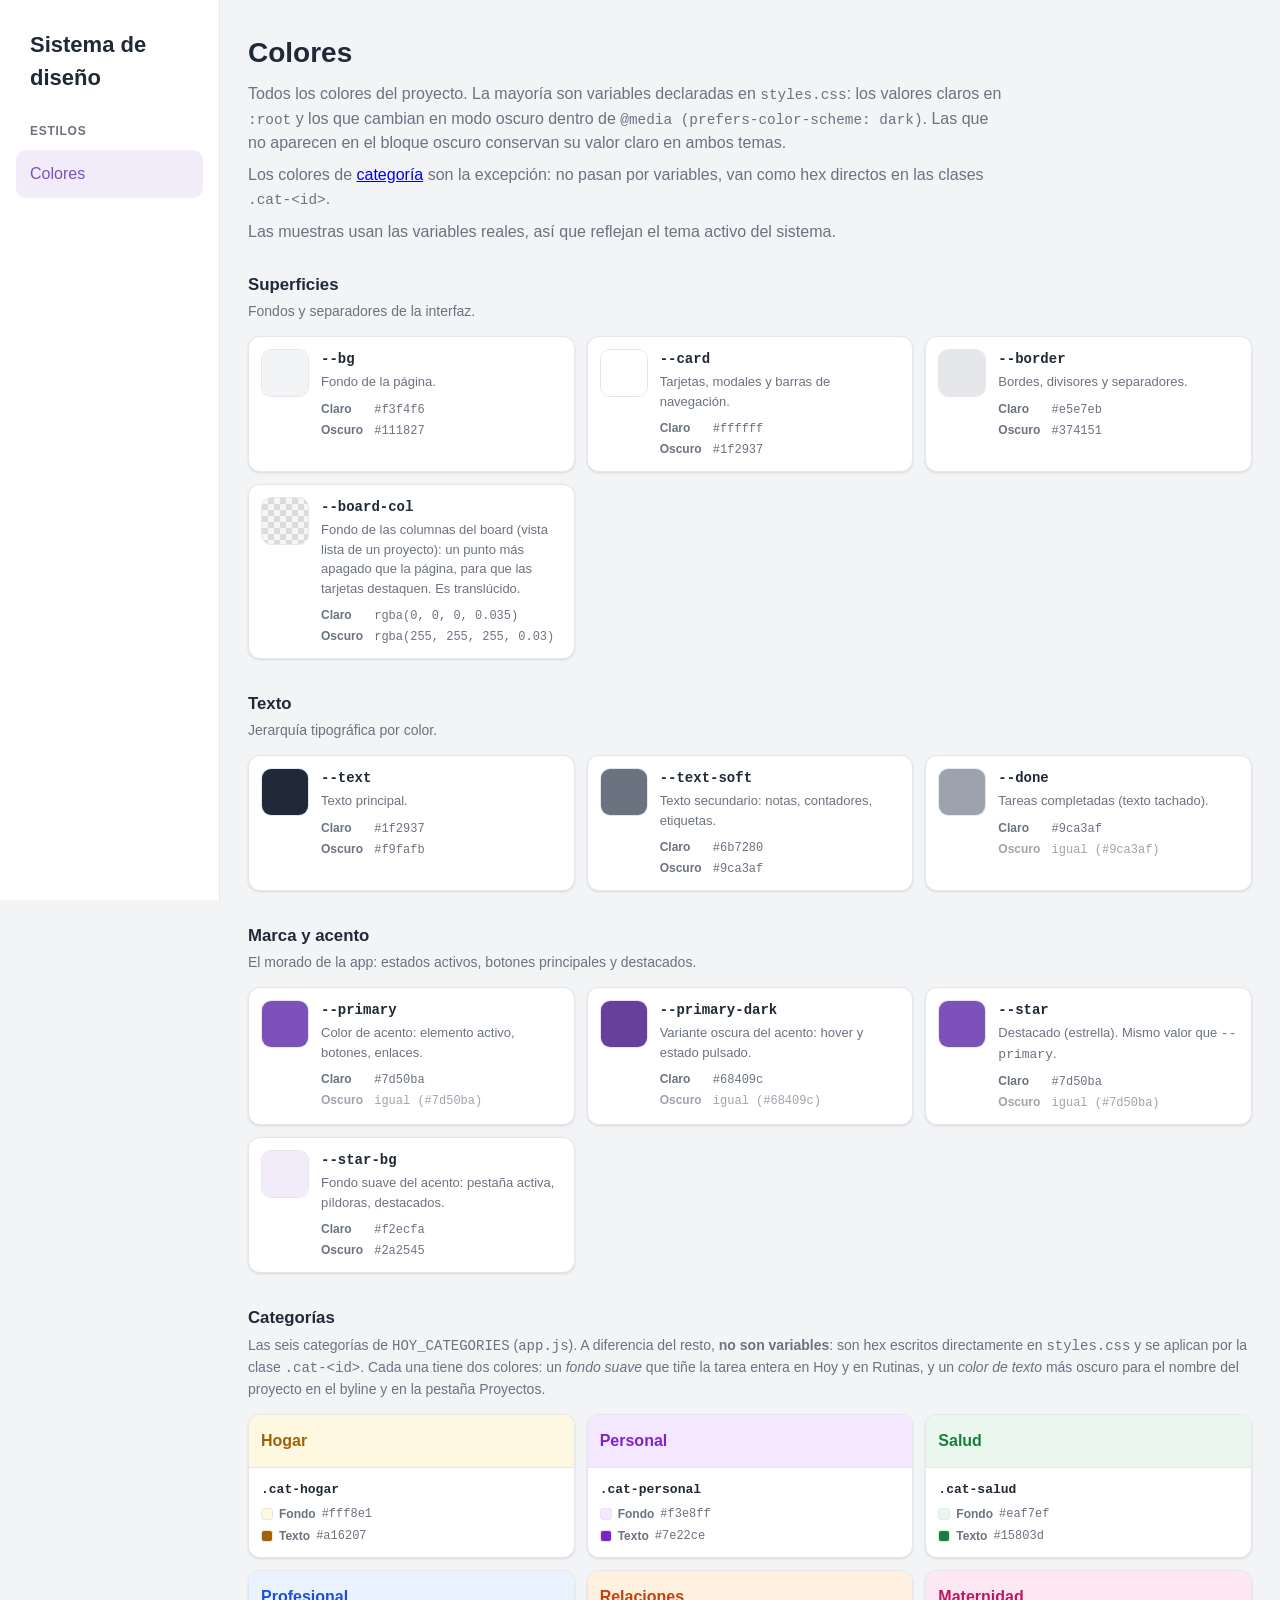
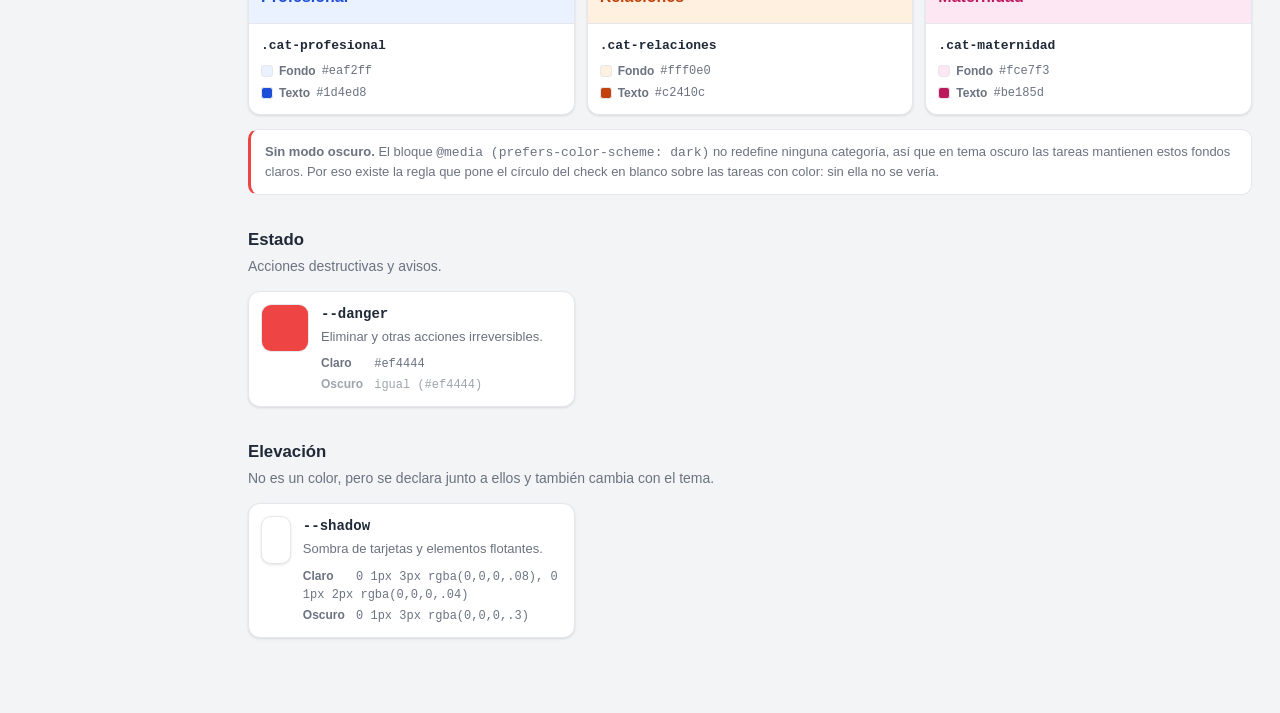
==== sistema-diseno.html @ 0ba86357 "Ajustes en contadores de Hoy" ====
<!DOCTYPE html>
<html lang="es">
<head>
  <meta charset="utf-8" />
  <meta name="viewport" content="width=device-width, initial-scale=1" />
  <title>Sistema de diseño</title>
  <link rel="icon" href="favicon.svg" type="image/svg+xml" />
  <!-- Reutiliza las variables reales del proyecto: las muestras son el color de verdad -->
  <link rel="stylesheet" href="styles.css" />
  <style>
    .ds {
      display: flex;
      align-items: flex-start;
      min-height: 100vh;
    }

    /* --- Barra lateral --- */
    .ds-nav {
      flex: 0 0 220px;
      position: sticky;
      top: 0;
      height: 100vh;
      box-sizing: border-box;
      display: flex;
      flex-direction: column;
      gap: 4px;
      padding: 16px;
      background: var(--card);
      border-right: 1px solid var(--border);
    }

    .ds-brand {
      padding: 12px 0 12px 14px; /* alineado con el texto de las entradas */
      font-size: 22px;
      font-weight: 700;
      color: var(--text);
    }

    .ds-section {
      padding: 12px 14px 6px;
      font-size: 0.75rem;
      font-weight: 700;
      letter-spacing: 0.06em;
      text-transform: uppercase;
      color: var(--text-soft);
    }

    .ds-item {
      display: flex;
      align-items: center;
      padding: 12px 14px;
      font-size: 1rem;
      font-weight: 500;
      color: var(--text-soft);
      border-radius: 10px;
      text-decoration: none;
      cursor: pointer;
    }

    .ds-item:hover {
      background: var(--bg);
    }

    .ds-item.is-active {
      color: var(--primary);
      background: var(--star-bg);
    }

    /* --- Contenido --- */
    .ds-main {
      flex: 1;
      min-width: 0;
      padding: 32px 28px 64px;
    }

    .ds-head {
      max-width: 760px;
      margin-bottom: 28px;
    }

    .ds-head h1 {
      font-size: 28px;
      font-weight: 700;
    }

    .ds-head p {
      margin-top: 8px;
      color: var(--text-soft);
    }

    .ds-head code {
      font-family: ui-monospace, SFMono-Regular, Menlo, Consolas, monospace;
      font-size: 0.9em;
    }

    .ds-group {
      margin-bottom: 32px;
    }

    .ds-group h2 {
      margin-bottom: 4px;
      font-size: 1.05rem;
      font-weight: 700;
    }

    .ds-group-note {
      margin-bottom: 14px;
      font-size: 0.875rem;
      color: var(--text-soft);
    }

    .ds-grid {
      display: grid;
      grid-template-columns: repeat(auto-fill, minmax(260px, 1fr));
      gap: 12px;
    }

    .ds-card {
      display: flex;
      gap: 12px;
      padding: 12px;
      background: var(--card);
      border: 1px solid var(--border);
      border-radius: 12px;
      box-shadow: var(--shadow);
    }

    /* Tablero de cuadros: deja ver la transparencia de los colores translúcidos */
    .ds-swatch {
      flex: 0 0 auto;
      width: 48px;
      height: 48px;
      border-radius: 10px;
      border: 1px solid var(--border);
      background-image:
        linear-gradient(45deg, rgba(128, 128, 128, 0.22) 25%, transparent 25%),
        linear-gradient(-45deg, rgba(128, 128, 128, 0.22) 25%, transparent 25%),
        linear-gradient(45deg, transparent 75%, rgba(128, 128, 128, 0.22) 75%),
        linear-gradient(-45deg, transparent 75%, rgba(128, 128, 128, 0.22) 75%);
      background-size: 12px 12px;
      background-position: 0 0, 0 6px, 6px -6px, -6px 0;
      overflow: hidden;
    }

    .ds-swatch span {
      display: block;
      width: 100%;
      height: 100%;
    }

    .ds-info {
      min-width: 0;
    }

    .ds-name {
      font-family: ui-monospace, SFMono-Regular, Menlo, Consolas, monospace;
      font-size: 0.875rem;
      font-weight: 700;
      color: var(--text);
      word-break: break-all;
    }

    .ds-use {
      margin: 2px 0 8px;
      font-size: 0.8125rem;
      color: var(--text-soft);
    }

    .ds-values {
      display: flex;
      flex-direction: column;
      gap: 2px;
      font-family: ui-monospace, SFMono-Regular, Menlo, Consolas, monospace;
      font-size: 0.75rem;
      color: var(--text-soft);
    }

    .ds-values b {
      display: inline-block;
      width: 46px;
      font-weight: 700;
      color: var(--text-soft);
      font-family: -apple-system, BlinkMacSystemFont, "Segoe UI", Roboto, Helvetica, Arial, sans-serif;
    }

    .ds-same {
      opacity: 0.65;
    }

    /* --- Categorías: cada una tiene fondo suave + color de texto --- */
    .ds-cat {
      display: block;
      padding: 0;
      overflow: hidden;
    }

    /* La muestra es la propia tarea: fondo de la categoría, nombre en su color */
    .ds-cat-demo {
      padding: 14px 12px;
      font-weight: 600;
      border-bottom: 1px solid var(--border);
    }

    .ds-cat-body {
      padding: 12px;
    }

    .ds-cat-id {
      font-family: ui-monospace, SFMono-Regular, Menlo, Consolas, monospace;
      font-size: 0.8125rem;
      font-weight: 700;
      color: var(--text);
    }

    .ds-cat-values {
      margin-top: 6px;
      display: flex;
      flex-direction: column;
      gap: 4px;
      font-family: ui-monospace, SFMono-Regular, Menlo, Consolas, monospace;
      font-size: 0.75rem;
      color: var(--text-soft);
    }

    .ds-cat-values div {
      display: flex;
      align-items: center;
      gap: 6px;
    }

    .ds-dot {
      flex: 0 0 auto;
      width: 12px;
      height: 12px;
      border-radius: 3px;
      border: 1px solid var(--border);
    }

    .ds-cat-values em {
      font-style: normal;
      font-family: -apple-system, BlinkMacSystemFont, "Segoe UI", Roboto, Helvetica, Arial, sans-serif;
      font-weight: 700;
    }

    /* Aviso: algo que la documentación destapa y conviene tener a la vista */
    .ds-warn {
      margin-top: 14px;
      padding: 12px 14px;
      font-size: 0.8125rem;
      color: var(--text-soft);
      background: var(--card);
      border: 1px solid var(--border);
      border-left: 3px solid var(--danger);
      border-radius: 10px;
    }

    /* La sombra no es un color: se documenta sobre una tarjeta de muestra */
    .ds-shadow-demo {
      width: 48px;
      height: 48px;
      border-radius: 10px;
      background: var(--card);
      border: 1px solid var(--border);
      box-shadow: var(--shadow);
    }

    /* Móvil: la barra lateral pasa a cabecera */
    @media (max-width: 767px) {
      .ds {
        display: block;
      }

      .ds-nav {
        position: static;
        height: auto;
        flex-direction: row;
        align-items: center;
        flex-wrap: wrap;
        border-right: none;
        border-bottom: 1px solid var(--border);
      }

      .ds-brand {
        width: 100%;
        padding-left: 0;
      }

      .ds-section {
        padding: 0 8px 0 0;
      }

      .ds-main {
        padding: 24px 16px 48px;
      }
    }
  </style>
</head>
<body>
  <div class="ds">
    <nav class="ds-nav" aria-label="Navegación del sistema de diseño">
      <span class="ds-brand">Sistema de diseño</span>
      <span class="ds-section">Estilos</span>
      <a class="ds-item is-active" href="#colores" aria-current="page">Colores</a>
    </nav>

    <main class="ds-main" id="colores">
      <div class="ds-head">
        <h1>Colores</h1>
        <p>
          Todos los colores del proyecto. La mayoría son variables declaradas en
          <code>styles.css</code>: los valores claros en <code>:root</code> y los
          que cambian en modo oscuro dentro de
          <code>@media (prefers-color-scheme: dark)</code>. Las que no aparecen
          en el bloque oscuro conservan su valor claro en ambos temas.
        </p>
        <p>
          Los colores de <a href="#categorias">categoría</a> son la excepción: no
          pasan por variables, van como hex directos en las clases
          <code>.cat-&lt;id&gt;</code>.
        </p>
        <p>
          Las muestras usan las variables reales, así que reflejan el tema activo
          del sistema.
        </p>
      </div>

      <!-- Superficies -->
      <section class="ds-group">
        <h2>Superficies</h2>
        <p class="ds-group-note">Fondos y separadores de la interfaz.</p>
        <div class="ds-grid">
          <div class="ds-card">
            <div class="ds-swatch"><span style="background: var(--bg)"></span></div>
            <div class="ds-info">
              <div class="ds-name">--bg</div>
              <p class="ds-use">Fondo de la página.</p>
              <div class="ds-values">
                <div><b>Claro</b> #f3f4f6</div>
                <div><b>Oscuro</b> #111827</div>
              </div>
            </div>
          </div>

          <div class="ds-card">
            <div class="ds-swatch"><span style="background: var(--card)"></span></div>
            <div class="ds-info">
              <div class="ds-name">--card</div>
              <p class="ds-use">Tarjetas, modales y barras de navegación.</p>
              <div class="ds-values">
                <div><b>Claro</b> #ffffff</div>
                <div><b>Oscuro</b> #1f2937</div>
              </div>
            </div>
          </div>

          <div class="ds-card">
            <div class="ds-swatch"><span style="background: var(--border)"></span></div>
            <div class="ds-info">
              <div class="ds-name">--border</div>
              <p class="ds-use">Bordes, divisores y separadores.</p>
              <div class="ds-values">
                <div><b>Claro</b> #e5e7eb</div>
                <div><b>Oscuro</b> #374151</div>
              </div>
            </div>
          </div>

          <div class="ds-card">
            <div class="ds-swatch"><span style="background: var(--board-col)"></span></div>
            <div class="ds-info">
              <div class="ds-name">--board-col</div>
              <p class="ds-use">
                Fondo de las columnas del board (vista lista de un proyecto): un
                punto más apagado que la página, para que las tarjetas destaquen.
                Es translúcido.
              </p>
              <div class="ds-values">
                <div><b>Claro</b> rgba(0, 0, 0, 0.035)</div>
                <div><b>Oscuro</b> rgba(255, 255, 255, 0.03)</div>
              </div>
            </div>
          </div>
        </div>
      </section>

      <!-- Texto -->
      <section class="ds-group">
        <h2>Texto</h2>
        <p class="ds-group-note">Jerarquía tipográfica por color.</p>
        <div class="ds-grid">
          <div class="ds-card">
            <div class="ds-swatch"><span style="background: var(--text)"></span></div>
            <div class="ds-info">
              <div class="ds-name">--text</div>
              <p class="ds-use">Texto principal.</p>
              <div class="ds-values">
                <div><b>Claro</b> #1f2937</div>
                <div><b>Oscuro</b> #f9fafb</div>
              </div>
            </div>
          </div>

          <div class="ds-card">
            <div class="ds-swatch"><span style="background: var(--text-soft)"></span></div>
            <div class="ds-info">
              <div class="ds-name">--text-soft</div>
              <p class="ds-use">Texto secundario: notas, contadores, etiquetas.</p>
              <div class="ds-values">
                <div><b>Claro</b> #6b7280</div>
                <div><b>Oscuro</b> #9ca3af</div>
              </div>
            </div>
          </div>

          <div class="ds-card">
            <div class="ds-swatch"><span style="background: var(--done)"></span></div>
            <div class="ds-info">
              <div class="ds-name">--done</div>
              <p class="ds-use">Tareas completadas (texto tachado).</p>
              <div class="ds-values">
                <div><b>Claro</b> #9ca3af</div>
                <div class="ds-same"><b>Oscuro</b> igual (#9ca3af)</div>
              </div>
            </div>
          </div>
        </div>
      </section>

      <!-- Marca -->
      <section class="ds-group">
        <h2>Marca y acento</h2>
        <p class="ds-group-note">
          El morado de la app: estados activos, botones principales y destacados.
        </p>
        <div class="ds-grid">
          <div class="ds-card">
            <div class="ds-swatch"><span style="background: var(--primary)"></span></div>
            <div class="ds-info">
              <div class="ds-name">--primary</div>
              <p class="ds-use">Color de acento: elemento activo, botones, enlaces.</p>
              <div class="ds-values">
                <div><b>Claro</b> #7d50ba</div>
                <div class="ds-same"><b>Oscuro</b> igual (#7d50ba)</div>
              </div>
            </div>
          </div>

          <div class="ds-card">
            <div class="ds-swatch"><span style="background: var(--primary-dark)"></span></div>
            <div class="ds-info">
              <div class="ds-name">--primary-dark</div>
              <p class="ds-use">Variante oscura del acento: hover y estado pulsado.</p>
              <div class="ds-values">
                <div><b>Claro</b> #68409c</div>
                <div class="ds-same"><b>Oscuro</b> igual (#68409c)</div>
              </div>
            </div>
          </div>

          <div class="ds-card">
            <div class="ds-swatch"><span style="background: var(--star)"></span></div>
            <div class="ds-info">
              <div class="ds-name">--star</div>
              <p class="ds-use">Destacado (estrella). Mismo valor que <code>--primary</code>.</p>
              <div class="ds-values">
                <div><b>Claro</b> #7d50ba</div>
                <div class="ds-same"><b>Oscuro</b> igual (#7d50ba)</div>
              </div>
            </div>
          </div>

          <div class="ds-card">
            <div class="ds-swatch"><span style="background: var(--star-bg)"></span></div>
            <div class="ds-info">
              <div class="ds-name">--star-bg</div>
              <p class="ds-use">Fondo suave del acento: pestaña activa, píldoras, destacados.</p>
              <div class="ds-values">
                <div><b>Claro</b> #f2ecfa</div>
                <div><b>Oscuro</b> #2a2545</div>
              </div>
            </div>
          </div>
        </div>
      </section>

      <!-- Categorías -->
      <section class="ds-group" id="categorias">
        <h2>Categorías</h2>
        <p class="ds-group-note">
          Las seis categorías de <code>HOY_CATEGORIES</code> (<code>app.js</code>).
          A diferencia del resto, <strong>no son variables</strong>: son hex
          escritos directamente en <code>styles.css</code> y se aplican por la
          clase <code>.cat-&lt;id&gt;</code>. Cada una tiene dos colores: un
          <em>fondo suave</em> que tiñe la tarea entera en Hoy y en Rutinas, y un
          <em>color de texto</em> más oscuro para el nombre del proyecto en el
          byline y en la pestaña Proyectos.
        </p>
        <div class="ds-grid">
          <div class="ds-card ds-cat">
            <div class="ds-cat-demo" style="background: #fff8e1; color: #a16207">Hogar</div>
            <div class="ds-cat-body">
              <div class="ds-cat-id">.cat-hogar</div>
              <div class="ds-cat-values">
                <div><span class="ds-dot" style="background: #fff8e1"></span><em>Fondo</em> #fff8e1</div>
                <div><span class="ds-dot" style="background: #a16207"></span><em>Texto</em> #a16207</div>
              </div>
            </div>
          </div>

          <div class="ds-card ds-cat">
            <div class="ds-cat-demo" style="background: #f3e8ff; color: #7e22ce">Personal</div>
            <div class="ds-cat-body">
              <div class="ds-cat-id">.cat-personal</div>
              <div class="ds-cat-values">
                <div><span class="ds-dot" style="background: #f3e8ff"></span><em>Fondo</em> #f3e8ff</div>
                <div><span class="ds-dot" style="background: #7e22ce"></span><em>Texto</em> #7e22ce</div>
              </div>
            </div>
          </div>

          <div class="ds-card ds-cat">
            <div class="ds-cat-demo" style="background: #eaf7ef; color: #15803d">Salud</div>
            <div class="ds-cat-body">
              <div class="ds-cat-id">.cat-salud</div>
              <div class="ds-cat-values">
                <div><span class="ds-dot" style="background: #eaf7ef"></span><em>Fondo</em> #eaf7ef</div>
                <div><span class="ds-dot" style="background: #15803d"></span><em>Texto</em> #15803d</div>
              </div>
            </div>
          </div>

          <div class="ds-card ds-cat">
            <div class="ds-cat-demo" style="background: #eaf2ff; color: #1d4ed8">Profesional</div>
            <div class="ds-cat-body">
              <div class="ds-cat-id">.cat-profesional</div>
              <div class="ds-cat-values">
                <div><span class="ds-dot" style="background: #eaf2ff"></span><em>Fondo</em> #eaf2ff</div>
                <div><span class="ds-dot" style="background: #1d4ed8"></span><em>Texto</em> #1d4ed8</div>
              </div>
            </div>
          </div>

          <div class="ds-card ds-cat">
            <div class="ds-cat-demo" style="background: #fff0e0; color: #c2410c">Relaciones</div>
            <div class="ds-cat-body">
              <div class="ds-cat-id">.cat-relaciones</div>
              <div class="ds-cat-values">
                <div><span class="ds-dot" style="background: #fff0e0"></span><em>Fondo</em> #fff0e0</div>
                <div><span class="ds-dot" style="background: #c2410c"></span><em>Texto</em> #c2410c</div>
              </div>
            </div>
          </div>

          <div class="ds-card ds-cat">
            <div class="ds-cat-demo" style="background: #fce7f3; color: #be185d">Maternidad</div>
            <div class="ds-cat-body">
              <div class="ds-cat-id">.cat-maternidad</div>
              <div class="ds-cat-values">
                <div><span class="ds-dot" style="background: #fce7f3"></span><em>Fondo</em> #fce7f3</div>
                <div><span class="ds-dot" style="background: #be185d"></span><em>Texto</em> #be185d</div>
              </div>
            </div>
          </div>
        </div>

        <p class="ds-warn">
          <strong>Sin modo oscuro.</strong> El bloque
          <code>@media (prefers-color-scheme: dark)</code> no redefine ninguna
          categoría, así que en tema oscuro las tareas mantienen estos fondos
          claros. Por eso existe la regla que pone el círculo del check en blanco
          sobre las tareas con color: sin ella no se vería.
        </p>
      </section>

      <!-- Estado -->
      <section class="ds-group">
        <h2>Estado</h2>
        <p class="ds-group-note">Acciones destructivas y avisos.</p>
        <div class="ds-grid">
          <div class="ds-card">
            <div class="ds-swatch"><span style="background: var(--danger)"></span></div>
            <div class="ds-info">
              <div class="ds-name">--danger</div>
              <p class="ds-use">Eliminar y otras acciones irreversibles.</p>
              <div class="ds-values">
                <div><b>Claro</b> #ef4444</div>
                <div class="ds-same"><b>Oscuro</b> igual (#ef4444)</div>
              </div>
            </div>
          </div>
        </div>
      </section>

      <!-- Elevación -->
      <section class="ds-group">
        <h2>Elevación</h2>
        <p class="ds-group-note">
          No es un color, pero se declara junto a ellos y también cambia con el tema.
        </p>
        <div class="ds-grid">
          <div class="ds-card">
            <div class="ds-shadow-demo"></div>
            <div class="ds-info">
              <div class="ds-name">--shadow</div>
              <p class="ds-use">Sombra de tarjetas y elementos flotantes.</p>
              <div class="ds-values">
                <div><b>Claro</b> 0 1px 3px rgba(0,0,0,.08), 0 1px 2px rgba(0,0,0,.04)</div>
                <div><b>Oscuro</b> 0 1px 3px rgba(0,0,0,.3)</div>
              </div>
            </div>
          </div>
        </div>
      </section>
    </main>
  </div>
</body>
</html>
---- styles.css ----
:root {
  --bg: #f3f4f6;
  --card: #ffffff;
  --text: #1f2937;
  --text-soft: #6b7280;
  --primary: #7d50ba;
  --primary-dark: #68409c;
  --border: #e5e7eb;
  --done: #9ca3af;
  --danger: #ef4444;
  --star: #7d50ba;
  --star-bg: #f2ecfa;
  /* Verde de "hecho del todo": pastilla del contador de una sección completa */
  --ok: #256d45;
  --ok-bg: #e3f2e9;
  --shadow: 0 1px 3px rgba(0, 0, 0, 0.08), 0 1px 2px rgba(0, 0, 0, 0.04);
  /* Fondo de las columnas del board (vista lista de un proyecto): un punto
     más apagado que la página, para que las tarjetas blancas destaquen */
  --board-col: rgba(0, 0, 0, 0.035);
}

* {
  box-sizing: border-box;
  margin: 0;
  padding: 0;
}

body {
  font-family: -apple-system, BlinkMacSystemFont, "Segoe UI", Roboto, Helvetica, Arial, sans-serif;
  background: var(--bg);
  color: var(--text);
  line-height: 1.5;
  -webkit-font-smoothing: antialiased;
  /* Respeta las áreas seguras del móvil (notch, barra inferior) */
  padding: env(safe-area-inset-top) env(safe-area-inset-right) env(safe-area-inset-bottom) env(safe-area-inset-left);
}

.app-main {
  max-width: 560px;
  margin: 0 auto;
  /* Hueco inferior para la barra de navegación móvil */
  padding: 20px 16px calc(86px + env(safe-area-inset-bottom));
}

/* Vistas a todo el ancho (Proyectos) */
.app-main.is-wide {
  max-width: none;
}

/* --- Navegación principal --- */
.view[hidden] {
  display: none;
}

.app-nav-item {
  display: flex;
  align-items: center;
  gap: 8px;
  text-align: left;
  padding: 12px 14px;
  font-size: 1rem;
  font-weight: 500;
  color: var(--text-soft);
  background: transparent;
  border: none;
  border-radius: 10px;
  cursor: pointer;
}

/* Número de pendientes junto a la entrada del menú */
.nav-count {
  margin-left: auto;
  padding: 1px 8px;
  font-size: 0.75rem;
  font-weight: 700;
  color: var(--text-soft);
  background: var(--bg);
  border-radius: 10px;
}

.nav-count[hidden] {
  display: none;
}

.app-nav-item.is-active .nav-count,
.menu-item .nav-count {
  color: var(--primary);
  background: var(--star-bg);
}

/* Sobre la barra blanca, la vista activa se marca en el color de acento */
.app-nav-item.is-active {
  color: var(--primary);
  background: var(--star-bg);
}

/* Divisor: separa "Hoy" del resto de vistas */
.app-nav-sep {
  height: 0;
  margin: 8px 4px;
  border: none;
  border-top: 1px solid var(--border);
}

/* Pie de la barra de navegación: Ajustes + botón de pestaña en blanco */
.app-nav-foot {
  display: flex;
  align-items: center;
  gap: 4px;
  margin-top: auto;
}

.app-nav-settings {
  flex: 1;
  min-width: 0;
}

/* Esquina inferior derecha: abre una pestaña nueva en blanco */
.app-nav-blank {
  flex: 0 0 auto;
  display: flex;
  align-items: center;
  justify-content: center;
  width: 34px;
  height: 34px;
  color: var(--text-soft);
  border-radius: 10px;
  cursor: pointer;
  text-decoration: none;
}

.app-nav-blank:hover {
  color: var(--primary);
  background: var(--star-bg);
}

.app-nav-head {
  display: flex;
  align-items: center;
  justify-content: space-between;
  margin-bottom: 8px;
}

.app-nav-brand {
  padding: 12px 0 12px 14px; /* alineado con el texto de las entradas del menú */
  font-weight: 700;
  font-size: 22px;
  color: var(--text);
}

/* Móvil (por defecto): la barra lateral no se usa; manda la barra inferior */
.app-nav {
  position: fixed;
  inset: 0;
  z-index: 300;
  background: var(--card);
  padding: 16px;
  flex-direction: column;
  gap: 4px;
  display: none;
}

/* Textos que cambian entre móvil y escritorio */
.only-desktop {
  display: none;
}

/* --- Barra de navegación inferior (solo móvil) --- */
.mobile-tabbar {
  position: fixed;
  bottom: calc(10px + env(safe-area-inset-bottom));
  left: 12px;
  right: calc(12px + 56px + 10px); /* deja hueco al botón + (56px) */
  height: 56px;
  /* Por debajo de los modales (detalle 100, ajustes 200) y por encima del
     menú "Más" (80), que se abre dejando la barra visible. */
  z-index: 90;
  display: flex;
  gap: 4px;
  padding: 4px;
  background: var(--card);
  border: 1px solid var(--border);
  border-radius: 18px;
  box-shadow: 0 4px 18px rgba(31, 41, 55, 0.16);
}

.mtab {
  flex: 1;
  min-width: 0;
  display: flex;
  flex-direction: column;
  align-items: center;
  justify-content: center;
  gap: 2px;
  padding: 6px 2px;
  font-family: inherit;
  color: var(--text-soft);
  background: transparent;
  border: none;
  border-radius: 14px;
  cursor: pointer;
}

.mtab-ico {
  font-size: 1.1rem;
  line-height: 1;
}

.mtab-lbl {
  font-size: 0.7rem;
  font-weight: 700;
  white-space: nowrap;
  max-width: 100%;
  overflow: hidden;
  text-overflow: ellipsis;
}

.mtab.is-active {
  color: var(--primary);
  background: var(--star-bg);
}

/* Botón de creación rápida */
.fab {
  position: fixed;
  right: 12px;
  bottom: calc(10px + env(safe-area-inset-bottom));
  width: 56px;
  height: 56px;
  z-index: 90;
  display: flex;
  align-items: center;
  justify-content: center;
  font-size: 1.9rem;
  line-height: 1;
  color: #fff;
  background: var(--primary);
  border: none;
  border-radius: 50%;
  cursor: pointer;
  box-shadow: 0 6px 18px rgba(125, 80, 186, 0.45);
  transition: background 0.15s ease, transform 0.1s ease;
}

.fab:active {
  transform: scale(0.94);
}

/* Menú "Más": pantalla completa, por debajo de la barra */
.more-menu[hidden] {
  display: none !important;
}

.more-menu {
  position: fixed;
  inset: 0;
  z-index: 80;
  background: var(--bg);
  overflow-y: auto;
  padding: calc(20px + env(safe-area-inset-top)) 16px
    calc(86px + env(safe-area-inset-bottom));
}

.more-menu-head {
  display: flex;
  align-items: center;
  justify-content: space-between;
  margin-bottom: 16px;
}

.more-menu-head h2 {
  font-size: 1.4rem;
}

.more-menu-close {
  width: 40px;
  height: 40px;
  font-size: 1.1rem;
  color: var(--text);
  background: var(--card);
  border: 1px solid var(--border);
  border-radius: 12px;
  cursor: pointer;
}

.more-menu-list {
  display: flex;
  flex-direction: column;
  gap: 10px;
}

.menu-item {
  display: flex;
  align-items: center;
  gap: 12px;
  width: 100%;
  padding: 16px 18px;
  text-align: left;
  font-family: inherit;
  font-size: 1.05rem;
  font-weight: 600;
  color: var(--text);
  background: var(--card);
  border: 1px solid var(--border);
  border-radius: 14px;
  box-shadow: var(--shadow);
  cursor: pointer;
}

.menu-item:active {
  background: var(--star-bg);
}

.menu-item-ico {
  font-size: 1.3rem;
  line-height: 1;
}

/* Diálogo del botón +: elegir qué crear */
.fab-overlay[hidden] {
  display: none !important;
}

.fab-overlay {
  position: fixed;
  inset: 0;
  z-index: 400;
  display: flex;
  align-items: center;
  justify-content: center;
  padding: 16px;
  background: rgba(0, 0, 0, 0.45);
}

.fab-box {
  width: 100%;
  max-width: 420px;
  max-height: 85vh;
  overflow-y: auto;
  padding: 20px;
  background: var(--card);
  border-radius: 18px;
  box-shadow: 0 12px 32px rgba(0, 0, 0, 0.25);
}

.fab-title {
  font-size: 1.15rem;
  margin-bottom: 16px;
}

/* Paso 1: qué crear */
.fab-choices[hidden] {
  display: none;
}

.fab-choices {
  display: grid;
  grid-template-columns: repeat(2, 1fr);
  gap: 10px;
}

.fab-choice {
  display: flex;
  flex-direction: column;
  align-items: center;
  gap: 8px;
  padding: 18px 8px;
  font-family: inherit;
  font-size: 0.9rem;
  font-weight: 700;
  color: var(--text);
  background: var(--bg);
  border: 1px solid var(--border);
  border-radius: 14px;
  cursor: pointer;
  transition: background 0.15s ease, border-color 0.15s ease;
}

.fab-choice:hover,
.fab-choice:active {
  border-color: var(--primary);
  background: var(--star-bg);
}

.fab-choice-ico {
  font-size: 1.7rem;
  line-height: 1;
}

/* Paso 2: datos */
#fab-form[hidden] {
  display: none;
}

.fab-label {
  display: block;
  margin-bottom: 6px;
  font-size: 0.8rem;
  font-weight: 600;
  text-transform: uppercase;
  letter-spacing: 0.03em;
  color: var(--text-soft);
}

/* Separación entre campos del formulario de creación */
#fab-form .date-mode,
#fab-form .task-input {
  margin-bottom: 16px;
}

#fab-form .date-fields {
  margin-bottom: 16px;
}

#fab-form .task-input {
  width: 100%;
}

.fab-star {
  width: 100%;
  padding: 2px 0 16px;
}

.fab-star .hoy-switch-text {
  font-size: 0.95rem;
  color: var(--text);
}

.fab-hint {
  font-size: 0.85rem;
  color: var(--text-soft);
  margin-bottom: 8px;
}

.fab-actions {
  display: flex;
  gap: 10px;
  margin-top: 8px;
}

.fab-cancel,
.fab-submit {
  flex: 1;
  padding: 12px;
  font-family: inherit;
  font-size: 0.95rem;
  font-weight: 600;
  border-radius: 12px;
  cursor: pointer;
}

.fab-cancel {
  color: var(--text-soft);
  background: transparent;
  border: 1px solid var(--border);
}

.fab-submit {
  color: #fff;
  background: var(--primary);
  border: none;
}

.fab-submit:hover {
  background: var(--primary-dark);
}

/* Desktop: la navegación es una barra lateral fija a la izquierda */
@media (min-width: 768px) {
  .app {
    display: flex;
    align-items: flex-start;
  }

  .app-nav {
    position: sticky;
    top: 0;
    display: flex;
    flex: 0 0 220px;
    height: 100vh;
    box-sizing: border-box;
    border-right: 1px solid var(--border);
  }

  .only-mobile {
    display: none;
  }

  .only-desktop {
    display: inline;
  }

  /* La navegación móvil (barra inferior y menú "Más") no se usa */
  .mobile-tabbar,
  .more-menu {
    display: none !important;
  }

  /* El botón + sí: flotando en la esquina, sin barra a la que alinearse */
  .fab {
    right: 24px;
    bottom: 24px;
    width: 60px;
    height: 60px;
    font-size: 2rem;
  }

  .app-main {
    padding-bottom: 40px;
    flex: 1;
    min-width: 0;
  }

  .sync-error {
    bottom: calc(12px + env(safe-area-inset-bottom));
  }
}

/* --- Aviso de errores --- */
.sync-error[hidden] {
  display: none !important;
}
.sync-error {
  position: fixed;
  left: 12px;
  right: 12px;
  /* En móvil, por encima de la barra de navegación */
  bottom: calc(78px + env(safe-area-inset-bottom));
  z-index: 2000;
  padding: 12px 14px;
  background: #7f1d1d;
  color: #fff;
  font-size: 0.85rem;
  border-radius: 10px;
  box-shadow: 0 6px 20px rgba(0, 0, 0, 0.25);
  max-width: 560px;
  margin: 0 auto;
}

/* --- Login / Autenticación --- */
/* El atributo hidden debe ganar al display:flex de estos contenedores */
.app[hidden],
.login-overlay[hidden],
.auth-loading[hidden] {
  display: none !important;
}

.auth-loading {
  position: fixed;
  inset: 0;
  z-index: 1000;
  display: flex;
  align-items: center;
  justify-content: center;
  background: var(--bg);
}

.auth-loading-spinner {
  width: 36px;
  height: 36px;
  border-radius: 50%;
  border: 3px solid var(--border);
  border-top-color: var(--primary);
  animation: auth-spin 0.8s linear infinite;
}

@keyframes auth-spin {
  to {
    transform: rotate(360deg);
  }
}

.login-overlay {
  position: fixed;
  inset: 0;
  z-index: 1000;
  display: flex;
  align-items: center;
  justify-content: center;
  background: var(--bg);
  padding: 20px;
}

.login-card {
  width: 100%;
  max-width: 360px;
  background: var(--card);
  border: 1px solid var(--border);
  border-radius: 16px;
  padding: 28px 24px;
  box-shadow: 0 10px 30px rgba(0, 0, 0, 0.06);
}

.login-card h1 {
  margin: 0 0 4px;
  font-size: 1.4rem;
  color: var(--text);
}

.login-sub {
  margin: 0 0 20px;
  color: var(--text-soft);
  font-size: 0.9rem;
}

.login-card .field {
  margin-bottom: 14px;
}

.login-card label {
  display: block;
  margin-bottom: 6px;
  font-size: 0.85rem;
  color: var(--text-soft);
}

.login-card input {
  width: 100%;
  box-sizing: border-box;
  padding: 11px 12px;
  border: 1px solid var(--border);
  border-radius: 10px;
  font-size: 1rem;
  color: var(--text);
  background: var(--card);
}

.login-card input:focus {
  outline: none;
  border-color: var(--primary);
  box-shadow: 0 0 0 3px rgba(125, 80, 186, 0.15);
}

.login-card button[type="submit"] {
  width: 100%;
  margin-top: 6px;
  padding: 12px;
  border: none;
  border-radius: 10px;
  cursor: pointer;
  background: var(--primary);
  color: #fff;
  font-size: 1rem;
  font-weight: 600;
}

.login-card button[type="submit"]:hover {
  background: var(--primary-dark);
}

.login-error {
  color: var(--danger);
  font-size: 0.85rem;
  margin: 12px 0 0;
  min-height: 1em;
}

/* --- Cabecera --- */
.app-header {
  padding: 12px 4px 20px;
}

.header-top {
  display: flex;
  align-items: baseline;
  justify-content: space-between;
  gap: 12px;
}

.app-header h1 {
  font-size: 1.75rem;
  font-weight: 700;
}

.subtitle {
  color: var(--text-soft);
  font-size: 0.9rem;
  margin-top: 2px;
}

/* --- Modal de ajustes --- */
.settings-overlay[hidden] {
  display: none !important;
}

.settings-overlay {
  position: fixed;
  inset: 0;
  z-index: 200;
  background: rgba(0, 0, 0, 0.45);
  display: flex;
  align-items: center;
  justify-content: center;
  padding: 16px;
}

.settings-panel {
  width: 100%;
  max-width: 620px;
  height: 80vh;
  max-height: 560px;
  display: flex;
  background: var(--card);
  border-radius: 16px;
  overflow: hidden;
  box-shadow: 0 12px 40px rgba(0, 0, 0, 0.25);
}

.settings-nav {
  flex: 0 0 130px;
  display: flex;
  flex-direction: column;
  gap: 2px;
  padding: 12px 8px;
  background: var(--bg);
  border-right: 1px solid var(--border);
}

.settings-tab {
  text-align: left;
  padding: 10px 12px;
  font-size: 0.9rem;
  font-weight: 500;
  color: var(--text-soft);
  background: transparent;
  border: none;
  border-radius: 8px;
  cursor: pointer;
}

.settings-tab.is-active {
  color: var(--text);
  background: var(--card);
}

.settings-content {
  flex: 1;
  min-width: 0;
  display: flex;
  flex-direction: column;
  padding: 16px 20px;
  overflow-y: auto;
}

.settings-head {
  display: flex;
  align-items: center;
  justify-content: space-between;
  margin-bottom: 16px;
}

.settings-title {
  font-size: 1.15rem;
  font-weight: 600;
}

.settings-close {
  background: transparent;
  border: none;
  color: var(--text-soft);
  font-size: 1.1rem;
  cursor: pointer;
  padding: 4px 8px;
  border-radius: 6px;
}

.settings-section {
  display: flex;
  flex-direction: column;
  gap: 12px;
}

.settings-section[hidden] {
  display: none;
}

.settings-desc {
  color: var(--text-soft);
  font-size: 0.9rem;
}

.settings-action {
  padding: 12px 14px;
  font-size: 0.95rem;
  font-weight: 500;
  color: var(--text);
  background: var(--card);
  border: 1px solid var(--border);
  border-radius: 10px;
  cursor: pointer;
  text-align: left;
}

.settings-action:hover {
  border-color: var(--primary);
}

.settings-action.danger {
  color: var(--danger);
}

.settings-action.danger:hover {
  border-color: var(--danger);
  background: rgba(239, 68, 68, 0.08);
}

.settings-email {
  font-size: 1rem;
  font-weight: 500;
  color: var(--text);
  word-break: break-all;
}

/* --- Formulario nueva tarea --- */
.new-task {
  display: flex;
  gap: 8px;
  margin-bottom: 16px;
}

/* --- Tabs de filtro de las listas --- */
/* Si no caben, la fila se desplaza en horizontal (sin barra visible). */
/* Son flex, así que el atributo `hidden` necesita ayuda (un proyecto sin
   diagrama no tiene entre qué vistas elegir) */
.task-tabs[hidden] {
  display: none;
}

.task-tabs {
  display: flex;
  gap: 4px;
  margin-bottom: 16px;
  padding: 4px;
  background: var(--card);
  border: 1px solid var(--border);
  border-radius: 12px;
  box-shadow: var(--shadow);
  overflow-x: auto;
  -webkit-overflow-scrolling: touch;
  scrollbar-width: none;
}

.task-tabs::-webkit-scrollbar {
  display: none;
}

.task-tab {
  /* Crecen para repartirse el ancho, pero nunca por debajo de su texto */
  flex: 1 0 auto;
  padding: 9px 10px;
  font-family: inherit;
  font-size: 0.82rem;
  font-weight: 500;
  color: var(--text-soft);
  background: transparent;
  border: none;
  border-radius: 9px;
  cursor: pointer;
  white-space: nowrap;
  transition: background 0.15s ease, color 0.15s ease;
}

.task-tab:hover {
  color: var(--text);
}

.task-tab.is-active {
  color: var(--primary);
  background: var(--star-bg);
}

.task-input {
  flex: 1;
  min-width: 0;
  padding: 14px 16px;
  font-size: 1rem;
  border: 1px solid var(--border);
  border-radius: 12px;
  background: var(--card);
  color: var(--text);
  box-shadow: var(--shadow);
}

.task-input:focus {
  outline: none;
  border-color: var(--primary);
  box-shadow: 0 0 0 3px rgba(125, 80, 186, 0.15);
}

.add-btn {
  flex: 0 0 52px;
  height: 52px;
  font-size: 1.6rem;
  line-height: 1;
  color: #fff;
  background: var(--primary);
  border: none;
  border-radius: 12px;
  cursor: pointer;
  box-shadow: var(--shadow);
  transition: background 0.15s ease, transform 0.1s ease;
}

.add-btn:hover {
  background: var(--primary-dark);
}

.add-btn:active {
  transform: scale(0.94);
}

/* --- Filtros --- */
.filters {
  display: flex;
  gap: 6px;
  margin-bottom: 16px;
}

.filter-btn {
  flex: 1;
  padding: 8px 6px;
  font-size: 0.85rem;
  font-weight: 500;
  color: var(--text-soft);
  background: transparent;
  border: 1px solid var(--border);
  border-radius: 20px;
  cursor: pointer;
  transition: all 0.15s ease;
}

.filter-btn.is-active {
  color: #fff;
  background: var(--primary);
  border-color: var(--primary);
}

/* --- Lista de tareas --- */
.task-list {
  list-style: none;
  display: flex;
  flex-direction: column;
  gap: 8px;
}

.task-item {
  display: flex;
  align-items: center;
  gap: 12px;
  padding: 14px 14px;
  background: var(--card);
  border: 1px solid var(--border);
  border-radius: 12px;
  box-shadow: var(--shadow);
  /* Evita selección de texto y menú contextual al mantener pulsado */
  -webkit-user-select: none;
  user-select: none;
  -webkit-touch-callout: none;
}

.task-item.dragging {
  opacity: 0.9;
  box-shadow: 0 8px 20px rgba(0, 0, 0, 0.18);
}

/* Checkbox personalizado (área táctil amplia) */
.task-check {
  flex: 0 0 24px;
  width: 24px;
  height: 24px;
  appearance: none;
  -webkit-appearance: none;
  border: 2px solid var(--border);
  border-radius: 50%;
  cursor: pointer;
  position: relative;
  transition: all 0.15s ease;
}

/* El círculo sin marcar va siempre en blanco (como en Rutinas), sin teñirse
   con el fondo de la tarjeta cuando la tarea lleva color (p. ej. destacadas).
   `--card` y no `#fff`: este fondo sí cambia en modo oscuro. */
.task-item .task-check:not(:checked) {
  background: var(--card);
}

.task-check:checked {
  background: var(--primary);
  border-color: var(--primary);
}

.task-check:checked::after {
  content: "";
  position: absolute;
  left: 7px;
  top: 3px;
  width: 6px;
  height: 11px;
  border: solid #fff;
  border-width: 0 2px 2px 0;
  transform: rotate(45deg);
}

.task-main {
  flex: 1;
  min-width: 0;
  display: flex;
  flex-direction: column;
  cursor: pointer;
}

.task-text {
  min-width: 0;
  font-size: 1rem;
  word-break: break-word;
}

.task-date {
  font-size: 0.78rem;
  color: var(--text-soft);
  margin-top: 2px;
}

/* Procedencia (Tareas / Recados) en la 2ª línea, en el color de acento */
.task-origin {
  color: var(--primary);
  font-weight: 600;
}

/* Distintivo de "añadida a Hoy" en la 2ª línea. En pastilla, para no
   confundirlo con la fecha "Hoy" de una tarea fechada para hoy. */
.task-hoy {
  display: inline-block;
  margin-right: 6px;
  padding: 1px 7px;
  font-size: 0.72rem;
  font-weight: 600;
  color: var(--primary);
  background: var(--star-bg);
  border-radius: 10px;
  vertical-align: middle;
  white-space: nowrap;
}

/* Proyecto asignado, también en la 2ª línea */
.task-project {
  font-weight: 600;
}

/* Categoría del proyecto: los mismos colores que en Hoy, pero oscurecidos,
   porque aquí tiñen texto en vez de servir de fondo. Solo en el byline de sus
   tareas; en la pestaña Proyectos el título va en el color normal. */
.task-project.cat-hogar,
.proyecto-cat.cat-hogar {
  color: #a16207;
}
.task-project.cat-personal,
.proyecto-cat.cat-personal {
  color: #7e22ce;
}
.task-project.cat-salud,
.proyecto-cat.cat-salud {
  color: #15803d;
}
.task-project.cat-profesional,
.proyecto-cat.cat-profesional {
  color: #1d4ed8;
}
.task-project.cat-relaciones,
.proyecto-cat.cat-relaciones {
  color: #c2410c;
}
.task-project.cat-maternidad,
.proyecto-cat.cat-maternidad {
  color: #be185d;
}

.task-item.is-starred {
  background: var(--star-bg);
}

/* En "Cuanto antes", las que vienen de Tareas/Recados van sin color de fondo */
.task-item.has-origin {
  background: var(--card);
}

.task-item.is-done .task-text {
  color: var(--done);
  text-decoration: line-through;
}

/* Tareas generadas por planificadas: fondo lila claro */
.task-item.is-planned {
  background: #f3e6ff;
}

/* 2ª línea (fecha de ocurrencia) de esas tareas */
.task-item.is-planned .task-date {
  color: #975ecc;
}

/* El círculo (sin marcar) en blanco, para que no se confunda con el fondo */
.task-item.is-planned .task-check:not(:checked) {
  background: #fff;
}

/* Tareas de App lactancia: fondo rosa sutil, agrupadas al principio */
.task-item.is-lact {
  background: #fff1f6;
}

/* El círculo (sin marcar) en blanco, para que no se confunda con el fondo */
.task-item.is-lact .task-check:not(:checked) {
  background: #fff;
}

/* Tareas de App tareas (Cristina): fondo amarillo sutil */
.task-item.is-at {
  background: #fdf6d8;
}
.task-item.is-at .task-check:not(:checked) {
  background: #fff;
}

.star-btn {
  flex: 0 0 auto;
  width: 36px;
  height: 36px;
  font-size: 1.35rem;
  line-height: 1;
  color: var(--text-soft);
  background: transparent;
  border: none;
  border-radius: 8px;
  cursor: pointer;
  transition: color 0.15s ease, background 0.15s ease, transform 0.1s ease;
}

.star-btn:active {
  transform: scale(0.85);
}

.task-item.is-starred .star-btn {
  color: var(--star);
}

/* --- Vista Hoy (secciones Mañana / Tarde con checkbox) --- */
/* --- Agenda (una sección por día de la semana) --- */
.agenda-section {
  margin-bottom: 24px;
}

.agenda-title {
  display: flex;
  align-items: center;
  gap: 8px;
  font-size: 1.05rem;
  font-weight: 600;
  margin-bottom: 10px;
}

.agenda-section.is-today .agenda-title {
  color: var(--primary);
}

.agenda-date {
  font-size: 0.8rem;
  font-weight: 500;
  color: var(--text-soft);
}

.agenda-today-badge {
  padding: 1px 8px;
  font-size: 0.68rem;
  font-weight: 700;
  color: var(--primary);
  background: var(--star-bg);
  border-radius: 10px;
}

.agenda-section .task-list {
  gap: 8px;
  margin-bottom: 10px;
}

.agenda-item {
  display: flex;
  align-items: center;
  gap: 12px;
  padding: 12px 14px;
  background: var(--card);
  border: 1px solid var(--border);
  border-radius: 12px;
  box-shadow: var(--shadow);
}

/* Asa de arrastre de las listas por día (Agenda y "Durante el día") */
.day-handle {
  flex: 0 0 auto;
  /* Área táctil más amplia sin mover el resto de la fila */
  padding: 8px 6px;
  margin: -8px -6px;
  color: var(--text-soft);
  font-size: 1rem;
  line-height: 1;
  cursor: grab;
  -webkit-user-select: none;
  user-select: none;
  -webkit-touch-callout: none;
  touch-action: none;
}

.agenda-item.dragging {
  opacity: 0.9;
  box-shadow: 0 8px 20px rgba(0, 0, 0, 0.18);
}

/* Texto + 2ª línea de procedencia (como .task-main) */
.agenda-item-main {
  flex: 1;
  min-width: 0;
  display: flex;
  flex-direction: column;
  cursor: pointer;
}

.agenda-item-text {
  min-width: 0;
  font-size: 1rem;
  color: var(--text);
  word-break: break-word;
}

.agenda-item.is-done .agenda-item-text {
  color: var(--done);
  text-decoration: line-through;
}

.agenda-add-form {
  margin-bottom: 0;
}

/* Botón Editar / Listo de la vista Hoy */
.hoy-edit-btn {
  flex: 0 0 auto;
  padding: 7px 12px;
  font-family: inherit;
  font-size: 0.85rem;
  font-weight: 600;
  color: var(--text-soft);
  background: var(--card);
  border: 1px solid var(--border);
  border-radius: 10px;
  cursor: pointer;
}

.hoy-edit-btn.is-active {
  color: var(--primary);
  border-color: var(--primary);
  background: var(--star-bg);
}

.hoy-view-section {
  margin-bottom: 24px;
}

/* Modo edición: la sección agrupa cabecera editable + formulario + lista */
.hoy-view-section.is-editing {
  display: flex;
  flex-direction: column;
  gap: 10px;
}

.hoy-view-section.is-editing.dragging {
  opacity: 0.9;
}

/* Tarea en modo edición: se abre el panel de ajustes al tocarla */
.hoy-view-item.is-editing {
  cursor: pointer;
}

.hoy-item-more {
  flex: 0 0 auto;
  color: var(--text-soft);
  font-size: 1.2rem;
  line-height: 1;
}

.hoy-view-item.dragging {
  opacity: 0.9;
  box-shadow: 0 8px 20px rgba(0, 0, 0, 0.18);
}

.hoy-view-title {
  font-size: 1.05rem;
  font-weight: 600;
  margin-bottom: 10px;
}

/* Cabecera de sección (vista): chevron + título + "completadas/total". Toda la
   cabecera es clicable para colapsar/expandir. */
.hoy-view-head {
  display: flex;
  align-items: center;
  gap: 8px;
  margin-bottom: 10px;
  cursor: pointer;
  -webkit-user-select: none;
  user-select: none;
}

.hoy-view-head.is-collapsed {
  margin-bottom: 0;
}

.hoy-view-chevron {
  flex: 0 0 auto;
  color: var(--text-soft);
  font-size: 1.35rem;
  line-height: 1;
}

.hoy-view-head .hoy-view-title {
  flex: 1;
  min-width: 0;
  margin-bottom: 0;
}

/* El progreso de una sección va siempre en pastilla. En curso, con el mismo
   fondo que el botón Editar de la cabecera de Hoy, sin borde. */
.hoy-view-count {
  flex: 0 0 auto;
  padding: 1px 8px;
  font-size: 0.85rem;
  font-weight: 500;
  color: var(--text-soft);
  background: var(--card);
  border-radius: 10px;
}

/* Sección terminada (4/4): el título se apaga, en el mismo gris que el texto de
   una tarea completada. */
.hoy-view-head.is-complete .hoy-view-title {
  color: var(--done);
}

/* Sección terminada (4/4): la misma pastilla, en verde. */
.hoy-view-count.is-complete {
  font-weight: 600;
  color: var(--ok);
  background: var(--ok-bg);
}

.hoy-view-section .task-list {
  gap: 8px;
}

.hoy-view-item {
  display: flex;
  align-items: center;
  gap: 12px;
  padding: 14px;
  background: var(--card);
  border: 1px solid var(--border);
  border-radius: 12px;
  box-shadow: var(--shadow);
}

.hoy-view-main {
  flex: 1;
  min-width: 0;
  display: flex;
  flex-direction: column;
}

.hoy-view-text {
  flex: 1;
  min-width: 0;
  font-size: 1rem;
  color: var(--text);
  word-break: break-word;
}

/* 2ª línea: "Hace N días" desde la última compleción */
.hoy-view-date {
  font-size: 0.78rem;
  color: var(--text-soft);
  margin-top: 2px;
}

/* Icono ⓘ del byline: abre el resumen por semanas */
.hoy-info-btn {
  border: 0;
  background: none;
  padding: 2px 6px;
  margin-left: 2px;
  font-size: 0.95rem;
  line-height: 1;
  color: var(--primary);
  cursor: pointer;
}

.hoy-view-item.is-done .hoy-view-text {
  color: var(--done);
  text-decoration: line-through;
}

.hoy-view-empty {
  color: var(--text-soft);
  font-size: 0.9rem;
  padding: 4px 2px;
}

.hoy-section-head {
  display: flex;
  align-items: center;
  gap: 8px;
}

.hoy-section-handle {
  flex: 0 0 auto;
  color: var(--text-soft);
  font-size: 1rem;
  line-height: 1;
  cursor: grab;
  padding: 2px 2px;
  -webkit-user-select: none;
  user-select: none;
  -webkit-touch-callout: none;
  touch-action: none;
}

.hoy-section-name {
  flex: 1;
  min-width: 0;
  font-size: 0.8rem;
  font-weight: 600;
  text-transform: uppercase;
  letter-spacing: 0.03em;
  color: var(--text-soft);
  background: transparent;
  border: none;
  padding: 2px 4px;
  margin: -2px -4px;
  border-radius: 6px;
}

.hoy-section-name:focus {
  outline: none;
  color: var(--text);
  background: var(--bg);
  box-shadow: 0 0 0 2px var(--primary);
}

.hoy-section-del {
  flex: 0 0 auto;
  width: 30px;
  height: 30px;
  font-size: 0.95rem;
  color: var(--text-soft);
  background: transparent;
  border: none;
  border-radius: 6px;
  cursor: pointer;
}

.hoy-section-del:hover {
  color: var(--danger);
  background: rgba(239, 68, 68, 0.08);
}

.hoy-add-form {
  margin-bottom: 0;
}

.hoy-add-section {
  align-self: flex-start;
  background: transparent;
  border: 1px dashed var(--border);
  border-radius: 10px;
  color: var(--text-soft);
  font-size: 0.9rem;
  font-weight: 500;
  padding: 8px 12px;
  cursor: pointer;
}

.hoy-add-section:hover {
  color: var(--primary);
  border-color: var(--primary);
}

.hoy-item-handle {
  flex: 0 0 auto;
  color: var(--text-soft);
  font-size: 1rem;
  line-height: 1;
  cursor: grab;
  -webkit-user-select: none;
  user-select: none;
  -webkit-touch-callout: none;
  touch-action: none;
}

.hoy-cat-select {
  width: 100%;
  box-sizing: border-box;
  padding: 8px 10px;
  font-size: 0.9rem;
  font-family: inherit;
  color: var(--text);
  background: var(--bg);
  border: 1px solid var(--border);
  border-radius: 8px;
}

.hoy-cat-select[hidden] {
  display: none;
}

/* Colores sutiles por categoría (solo tareas temporales) */
.hoy-view-item.cat-hogar {
  background: #fff8e1;
}
.hoy-view-item.cat-personal {
  background: #f3e8ff;
}
.hoy-view-item.cat-salud {
  background: #eaf7ef;
}
.hoy-view-item.cat-profesional {
  background: #eaf2ff;
}
.hoy-view-item.cat-relaciones {
  background: #fff0e0;
}
.hoy-view-item.cat-maternidad {
  background: #fce7f3;
}

/* Las rutinas usan las mismas categorías y los mismos colores */
.planned-item.cat-hogar {
  background: #fff8e1;
}
.planned-item.cat-personal {
  background: #f3e8ff;
}
.planned-item.cat-salud {
  background: #eaf7ef;
}
.planned-item.cat-profesional {
  background: #eaf2ff;
}
.planned-item.cat-relaciones {
  background: #fff0e0;
}
.planned-item.cat-maternidad {
  background: #fce7f3;
}

/* En las tareas con color de fondo, el círculo (sin marcar) en blanco */
.hoy-view-item.cat-hogar .task-check:not(:checked),
.hoy-view-item.cat-personal .task-check:not(:checked),
.hoy-view-item.cat-salud .task-check:not(:checked),
.hoy-view-item.cat-profesional .task-check:not(:checked),
.hoy-view-item.cat-relaciones .task-check:not(:checked),
.hoy-view-item.cat-maternidad .task-check:not(:checked) {
  background: #fff;
}

/* Toggles de los ajustes de una tarea de Hoy */
.hoy-switch[hidden] {
  display: none;
}

.hoy-switch {
  display: inline-flex;
  align-items: center;
  gap: 6px;
  flex: 0 0 auto;
  cursor: pointer;
}

.hoy-switch-text {
  font-size: 0.72rem;
  color: var(--text-soft);
}

/* Toggle a ancho completo (etiqueta larga a la izquierda, switch a la derecha) */
.hoy-switch-wide {
  display: flex;
  width: 100%;
  justify-content: space-between;
}

.hoy-switch-wide .hoy-switch-text {
  min-width: 0;
}

.hoy-switch input {
  position: absolute;
  opacity: 0;
  width: 0;
  height: 0;
}

.hoy-switch-slider {
  position: relative;
  flex: 0 0 auto;
  width: 34px;
  height: 19px;
  background: var(--border);
  border-radius: 999px;
  transition: background 0.15s ease;
}

.hoy-switch-slider::before {
  content: "";
  position: absolute;
  left: 2px;
  top: 2px;
  width: 15px;
  height: 15px;
  background: #fff;
  border-radius: 50%;
  box-shadow: 0 1px 2px rgba(0, 0, 0, 0.2);
  transition: transform 0.15s ease;
}

.hoy-switch input:checked + .hoy-switch-slider {
  background: var(--primary);
}

.hoy-switch input:checked + .hoy-switch-slider::before {
  transform: translateX(15px);
}

/* --- Tareas planificadas --- */
.planned-list {
  list-style: none;
  display: flex;
  flex-direction: column;
  gap: 8px;
}

/* ---------- Proyectos: título + botón que abre el enlace en Notion ---------- */
/* Las listas son flex, así que el atributo `hidden` necesita ayuda */
.task-list[hidden] {
  display: none;
}

/* Acciones a la derecha del título de una vista */
.header-actions {
  flex: 0 0 auto;
  display: flex;
  align-items: center;
  gap: 8px;
}

.header-icon-btn {
  flex: 0 0 auto;
  width: 40px;
  height: 40px;
  font-size: 1.05rem;
  line-height: 1;
  color: var(--text);
  background: var(--card);
  border: 1px solid var(--border);
  border-radius: 12px;
  cursor: pointer;
}

.header-icon-btn:hover {
  border-color: var(--primary);
  background: var(--star-bg);
}

/* Toggle dentro del modal de ajustes de un proyecto: se separa del campo de
   arriba y su etiqueta se lee como las demás del modal, no como un pie */
.proyecto-detail-switch {
  margin-top: 16px;
}

.proyecto-detail-switch .hoy-switch-text {
  font-size: 0.85rem;
  color: var(--text);
}

/* Nombre del proyecto dentro de su modal de ajustes: aquí es un campo más,
   no el título grande del panel lateral (de ahí la especificidad extra). */
textarea.proyecto-detail-name {
  width: 100%;
  box-sizing: border-box;
  margin-bottom: 4px;
  padding: 11px 12px;
  font-size: 1rem;
  font-weight: 400;
  background: var(--card);
  border: 1px solid var(--border);
  border-radius: 10px;
}

/* Botón de texto en la cabecera de una vista ("+ Nueva tarea") */
.header-new-btn {
  flex: 0 0 auto;
  padding: 9px 14px;
  font-family: inherit;
  font-size: 0.85rem;
  font-weight: 600;
  color: #fff;
  background: var(--primary);
  border: none;
  border-radius: 12px;
  cursor: pointer;
  white-space: nowrap;
  box-shadow: var(--shadow);
  transition: background 0.15s ease, transform 0.1s ease;
}

.header-new-btn:hover {
  background: var(--primary-dark);
}

.header-new-btn:active {
  transform: scale(0.96);
}

/* Grupos de la vista lista de un proyecto (Bloqueadas / Sin empezar /
   En proceso / Completadas). En móvil van apilados; en escritorio, en
   columnas (más abajo). */
.proyecto-group + .proyecto-group {
  margin-top: 20px;
}

/* Un grupo sin tareas no se pinta (en escritorio sí, como columna vacía) */
.proyecto-group.is-empty {
  display: none;
}

.proyecto-group-title {
  display: flex;
  align-items: center;
  gap: 8px;
  margin: 0 2px 10px;
  font-size: 0.8rem;
  font-weight: 700;
  text-transform: uppercase;
  letter-spacing: 0.03em;
  color: var(--text-soft);
}

.proyecto-group-count {
  padding: 1px 8px;
  font-size: 0.75rem;
  color: var(--text-soft);
  background: var(--bg);
  border-radius: 10px;
}

/* "+" de cada columna: crea una tarea que nace ya en ese estado */
.proyecto-group-add {
  flex: 0 0 auto;
  margin-left: auto;
  width: 22px;
  height: 22px;
  padding: 0;
  font-family: inherit;
  font-size: 1rem;
  font-weight: 400;
  line-height: 1;
  color: var(--text-soft);
  background: transparent;
  border: 1px solid var(--border);
  border-radius: 7px;
  cursor: pointer;
}

.proyecto-group-add:hover {
  color: var(--primary);
  border-color: var(--primary);
}

/* Cada grupo, en el color de su estado */
.proyecto-group-title.estado-proceso {
  color: #1d4ed8;
}
.proyecto-group-title.estado-bloqueada {
  color: #b45309;
}
.proyecto-group-title.estado-espera {
  color: var(--text-soft);
}
.proyecto-group-title.estado-completada {
  color: #15803d;
}

/* Bloqueadas: apagadas, como los post-it del grafo. No se arrastran (aún no
   toca hacerlas) pero se siguen pudiendo abrir. */
.proyecto-group.estado-bloqueada .task-item {
  opacity: 0.4;
}

/* Las demás se arrastran de una columna a otra para cambiarles el estado */
.proyecto-group:not(.estado-bloqueada) .task-item,
.proyecto-group:not(.estado-bloqueada) .task-main {
  cursor: grab;
}

.proyecto-group .task-item.dragging,
.proyecto-group .task-item.dragging .task-main {
  cursor: grabbing;
}

/* Mientras se arrastra, las columnas vacías se enseñan también en móvil:
   si no, no habría forma de soltar una tarea en un estado sin tareas. El
   `display` repite el de escritorio, que esta regla gana por especificidad. */
#proyecto-tasks-list.is-dragging .proyecto-group.is-empty {
  display: flex;
  flex-direction: column;
}

/* Hueco donde soltar en una columna vacía (en escritorio ya lo tiene) */
#proyecto-tasks-list.is-dragging .proyecto-group.is-empty .task-list {
  min-height: 56px;
}

/* Escritorio: las secciones se colocan como las columnas de un board, cada
   una en su recuadro y a todo el alto de la pantalla. Las vacías se quedan
   (sin tareas) para que las demás no bailen de sitio.
   `:not([hidden])` para que la vista grafo siga escondiendo la lista. */
@media (min-width: 768px) {
  /* La página del proyecto ocupa la pantalla y le cede al board el hueco que
     sobra bajo la cabecera y las pestañas (60px = padding vertical de
     .app-main en escritorio). */
  #proyectos-detail:not([hidden]) {
    display: flex;
    flex-direction: column;
    min-height: calc(100vh - 60px);
  }

  #proyectos-detail > .app-header,
  #proyectos-detail > .task-tabs,
  #proyecto-tasks-canvas {
    flex: none;
  }

  /* Una columna por estado. Son 5, o 4 si el proyecto no usa diagrama (ahí no
     hay "Bloqueadas"): el número lo pone el render en --board-cols. */
  #proyecto-tasks-list:not([hidden]) {
    display: grid;
    grid-template-columns: repeat(var(--board-cols, 5), minmax(0, 1fr));
    gap: 16px;
    flex: 1;
    min-height: 0;
  }

  #proyecto-tasks-list .proyecto-group {
    display: flex;
    flex-direction: column;
    min-height: 0;
    padding: 12px;
    background: var(--board-col);
    border: 1px solid var(--border);
    border-radius: 14px;
  }

  #proyecto-tasks-list .proyecto-group + .proyecto-group {
    margin-top: 0;
  }

  #proyecto-tasks-list .proyecto-group.is-empty {
    display: flex;
  }

  #proyecto-tasks-list .proyecto-group-title {
    margin: 2px 2px 10px;
  }

  /* Solo scrollan las tareas: el título de la columna se queda fijo. El
     padding deja sitio a la sombra de las tarjetas y a la barra de scroll. */
  #proyecto-tasks-list .task-list {
    flex: 1;
    min-height: 0;
    overflow-y: auto;
    padding: 2px 2px 4px;
  }
}

/* Aviso de "está bloqueada" bajo el selector de estado */
.detail-state-hint {
  margin-top: 8px;
  font-size: 0.8rem;
  color: var(--text-soft);
}

/* Vista grafo de un proyecto: lienzo con un post-it por tarea */
.proyecto-canvas[hidden] {
  display: none;
}

.proyecto-canvas {
  position: relative;
  min-height: 60vh;
  padding: 4px;
  background: var(--bg);
  border: 1px dashed var(--border);
  border-radius: 14px;
  overflow: auto;
}

.postit {
  position: absolute;
  width: 150px;
  height: 150px;
  padding: 12px;
  display: flex;
  flex-direction: column;
  gap: 6px;
  overflow: hidden;
  text-align: left;
  font-size: 0.85rem;
  line-height: 1.35;
  color: var(--text);
  background: #fff;
  border: 1px solid var(--border);
  border-radius: 4px;
  box-shadow: 0 2px 6px rgba(0, 0, 0, 0.12);
  cursor: grab;
  word-break: break-word;
  /* El gesto es del post-it: no debe convertirse en scroll de la página */
  touch-action: none;
  -webkit-user-select: none;
  user-select: none;
  -webkit-touch-callout: none;
}

/* El texto ocupa el alto libre; la procedencia queda abajo a la izquierda */
.postit-text {
  flex: 1;
  min-height: 0;
  padding-right: 20px; /* hueco del botón de unir */
  overflow: hidden;
}

/* Botón para empezar una flecha hacia otra tarea */
.postit-link {
  position: absolute;
  top: 4px;
  right: 4px;
  width: 24px;
  height: 24px;
  padding: 0;
  font-family: inherit;
  font-size: 0.9rem;
  line-height: 1;
  color: var(--text-soft);
  background: transparent;
  border: none;
  border-radius: 8px;
  cursor: pointer;
  touch-action: none;
}

.postit-link:hover {
  color: var(--primary);
  background: var(--star-bg);
}

/* Trazando una flecha: se elige el destino tocando otro post-it */
.proyecto-canvas.is-linking .postit {
  cursor: crosshair;
}

.postit.is-link-source {
  outline: 2px solid var(--primary);
  outline-offset: 1px;
}

.postit.is-link-source .postit-link {
  color: var(--primary);
  background: var(--star-bg);
}

/* Capa de las flechas: no intercepta el gesto salvo en el propio trazo */
.proyecto-links {
  position: absolute;
  top: 0;
  left: 0;
  width: 100%;
  height: 100%;
  overflow: visible;
  pointer-events: none;
  color: var(--text-soft);
}

.proyecto-link-line {
  stroke: var(--text-soft);
  stroke-width: 2;
  /* Los quiebros son en ángulo recto; la unión, apenas redondeada */
  stroke-linejoin: round;
  stroke-linecap: round;
}

.proyecto-link-hit {
  stroke: transparent;
  stroke-width: 14;
  stroke-linejoin: round;
  pointer-events: stroke;
  cursor: move;
  touch-action: none;
}

/* Mango de cada extremo: arrastrarlo elige por qué lado de la tarjeta engancha
   la flecha. Se ve al acercarse a la flecha; el trazo transparente le da una
   zona de agarre más grande de lo que aparenta el punto. */
.proyecto-link-end {
  fill: var(--primary);
  stroke: transparent;
  stroke-width: 14;
  paint-order: stroke;
  pointer-events: all;
  cursor: grab;
  opacity: 0;
  transition: opacity 0.12s ease;
}

.proyecto-link:hover .proyecto-link-end,
.proyecto-link.is-dragging .proyecto-link-end {
  opacity: 1;
}

.proyecto-canvas.is-readonly .proyecto-link-end {
  display: none;
}

/* Grafo de solo lectura (móvil): se consulta y se abre la tarea, nada más */
.proyecto-canvas.is-readonly .postit {
  cursor: pointer;
  touch-action: auto; /* el gesto vuelve a ser el scroll de la página */
}

.proyecto-canvas.is-readonly .proyecto-link-hit {
  pointer-events: none;
}

.proyecto-link.is-dragging .proyecto-link-line {
  stroke: var(--primary);
}

.proyecto-link:hover .proyecto-link-line {
  stroke: var(--danger);
}

/* Pie del post-it: origen a la izquierda, estado a la derecha */
.postit-foot {
  flex: 0 0 auto;
  display: flex;
  align-items: center;
  gap: 6px;
}

.postit-origin {
  flex: 1 1 auto;
  min-width: 0;
  font-size: 0.7rem;
  font-weight: 600;
  color: var(--primary);
  white-space: nowrap;
  overflow: hidden;
  text-overflow: ellipsis;
}


.postit.is-dragging {
  cursor: grabbing;
  box-shadow: 0 10px 24px rgba(0, 0, 0, 0.22);
  z-index: 5;
}

/* Completada y En proceso tiñen la tarjeta entera (y llevan icono, no chip) */
.postit.is-done {
  background: #eaf7ef;
  border-color: #c7e6d3;
}

.postit.estado-proceso {
  background: #eaf2ff;
  border-color: #c9dcfb;
}

/* En espera: gris sutil. La tarea sigue viva, pero ahora no toca. */
.postit.estado-espera {
  background: #f1f3f5;
  border-color: #dde1e6;
}

/* Marcado para moverlo junto a otros (Ctrl/Cmd + clic o rectángulo) */
.postit.is-selected {
  outline: 2px solid var(--primary);
  outline-offset: 2px;
  box-shadow: 0 4px 12px rgba(125, 80, 186, 0.25);
}

/* Rectángulo que se dibuja sobre el fondo para encerrar varios post-it */
.proyecto-marquee {
  position: absolute;
  z-index: 6;
  pointer-events: none;
  background: rgba(125, 80, 186, 0.08);
  border: 1px dashed var(--primary);
  border-radius: 4px;
}

/* Bloqueada: se distingue por estar apagada, sin icono ni etiqueta */
.postit.estado-bloqueada {
  opacity: 0.4;
}

.postit.is-done .postit-text {
  color: var(--done);
  text-decoration: line-through;
}

.postit-check {
  flex: 0 0 auto;
  font-size: 0.85rem;
  line-height: 1;
}

/* Botón "+" de la cabecera de una vista (Proyectos): abre su modal de creación */
.header-add-btn {
  flex: 0 0 auto;
  width: 40px;
  height: 40px;
  font-family: inherit;
  font-size: 1.5rem;
  line-height: 1;
  color: #fff;
  background: var(--primary);
  border: none;
  border-radius: 12px;
  cursor: pointer;
  box-shadow: var(--shadow);
  transition: background 0.15s ease, transform 0.1s ease;
}

.header-add-btn:hover {
  background: var(--primary-dark);
}

.header-add-btn:active {
  transform: scale(0.94);
}

/* Índice de Proyectos agrupado en secciones. Sin secciones creadas hay un solo
   bloque sin cabecera, así que se ve igual que una lista suelta. */
.proyecto-sections {
  display: flex;
  flex-direction: column;
  gap: 22px;
}

.proyecto-sec-head {
  display: flex;
  align-items: center;
  gap: 8px;
  margin: 0 2px 10px;
}

.proyecto-sec-title {
  flex: 1;
  min-width: 0;
  font-size: 0.8rem;
  font-weight: 700;
  text-transform: uppercase;
  letter-spacing: 0.03em;
  color: var(--text-soft);
  word-break: break-word;
}

.proyecto-sec-count {
  flex: 0 0 auto;
  padding: 1px 8px;
  font-size: 0.75rem;
  color: var(--text-soft);
  background: var(--bg);
  border-radius: 10px;
}

.proyecto-sec-empty {
  color: var(--text-soft);
  font-size: 0.9rem;
  padding: 4px 2px;
}

/* Mientras se arrastra, los bloques se marcan para ver dónde se puede soltar
   (incluidos los vacíos, que si no serían invisibles como destino) */
.proyecto-sections.is-dragging .proyecto-sec {
  padding: 8px;
  margin: -8px;
  border-radius: 14px;
  outline: 1px dashed var(--border);
}

.proyecto-list {
  list-style: none;
  display: flex;
  flex-direction: column;
  gap: 8px;
  /* Un bloque vacío sigue siendo destino de arrastre */
  min-height: 8px;
}

.proyecto-item {
  display: flex;
  align-items: center;
  gap: 8px;
  padding: 12px 14px;
  background: var(--card);
  border: 1px solid var(--border);
  border-radius: 12px;
  box-shadow: var(--shadow);
  /* Se reordena manteniendo pulsado: sin selección de texto ni menú */
  -webkit-user-select: none;
  user-select: none;
  -webkit-touch-callout: none;
}

.proyecto-item.dragging {
  opacity: 0.9;
  box-shadow: 0 8px 20px rgba(0, 0, 0, 0.18);
}

.proyecto-main {
  flex: 1;
  min-width: 0;
  display: flex;
  flex-direction: column;
  cursor: pointer;
}

/* Categoría del proyecto, en su color, bajo el nombre */
.proyecto-cat {
  font-size: 0.78rem;
  font-weight: 600;
  color: var(--text-soft);
  margin-top: 2px;
}

.proyecto-text {
  min-width: 0;
  font-size: 1rem;
  color: var(--text);
  word-break: break-word;
}

/* Tareas ejecutables ahora (ni completadas ni bloqueadas), justo antes del
   progreso. Destacado en el color de acento: es lo que se puede hacer ya. */
.proyecto-ready {
  flex: 0 0 auto;
  min-width: 24px;
  padding: 4px 8px;
  font-size: 0.8rem;
  font-weight: 700;
  text-align: center;
  color: var(--primary);
  background: var(--star-bg);
  border-radius: 10px;
  white-space: nowrap;
}

/* Progreso del proyecto (completadas/total), al final de la fila */
.proyecto-count {
  flex: 0 0 auto;
  padding: 4px 8px;
  font-size: 0.8rem;
  font-weight: 600;
  color: var(--text-soft);
  background: var(--bg);
  border-radius: 10px;
  white-space: nowrap;
}

/* Enlace a Notion, al principio de la fila y a modo avatar (círculo) */
.proyecto-link {
  flex: 0 0 auto;
  display: inline-flex;
  align-items: center;
  justify-content: center;
  width: 34px;
  height: 34px;
  border-radius: 50%;
  color: var(--text);
  background: var(--bg);
  border: 1px solid var(--border);
  text-decoration: none;
}

.proyecto-link svg {
  width: 19px;
  height: 19px;
}

.proyecto-link:hover {
  background: var(--star-bg);
  border-color: var(--primary);
  color: var(--primary);
}

/* ---------- Modal de secciones de Proyectos ---------- */
.seccion-new-row {
  display: flex;
  align-items: center;
  gap: 8px;
}

.seccion-new-row .task-input {
  flex: 1;
  min-width: 0;
}

.seccion-add-btn {
  flex: 0 0 auto;
  width: 44px;
  height: 44px;
  font-family: inherit;
  font-size: 1.4rem;
  line-height: 1;
  color: #fff;
  background: var(--primary);
  border: none;
  border-radius: 12px;
  cursor: pointer;
}

.seccion-add-btn:hover {
  background: var(--primary-dark);
}

.seccion-list {
  list-style: none;
  display: flex;
  flex-direction: column;
  gap: 8px;
  margin-top: 16px;
}

.seccion-item {
  display: flex;
  align-items: center;
  gap: 8px;
}

.seccion-name {
  flex: 1;
  min-width: 0;
  padding: 11px 12px;
  font-family: inherit;
  font-size: 0.95rem;
  color: var(--text);
  background: var(--card);
  border: 1px solid var(--border);
  border-radius: 10px;
}

.seccion-name:focus {
  outline: none;
  border-color: var(--primary);
}

.seccion-del {
  flex: 0 0 auto;
  width: 40px;
  height: 40px;
  font-size: 1rem;
  line-height: 1;
  color: var(--danger);
  background: transparent;
  border: 1px solid var(--border);
  border-radius: 10px;
  cursor: pointer;
}

.seccion-del:hover {
  border-color: var(--danger);
}

.seccion-empty {
  margin-top: 16px;
  color: var(--text-soft);
  font-size: 0.9rem;
}

.seccion-empty[hidden] {
  display: none;
}

.planned-empty {
  color: var(--text-soft);
  font-size: 0.9rem;
  text-align: center;
  padding: 20px 16px;
}

.planned-item {
  display: flex;
  align-items: center;
  gap: 8px;
  padding: 8px 14px;
  background: var(--card);
  border: 1px solid var(--border);
  border-radius: 12px;
  box-shadow: var(--shadow);
  cursor: pointer;
  -webkit-user-select: none;
  user-select: none;
  -webkit-touch-callout: none;
}

.planned-item.dragging {
  opacity: 0.9;
  box-shadow: 0 8px 20px rgba(0, 0, 0, 0.18);
}

.planned-main {
  flex: 1;
  min-width: 0;
  display: flex;
  flex-direction: column;
}

.planned-text {
  min-width: 0;
  font-size: 1rem;
  color: var(--text);
  word-break: break-word;
}

/* Línea de repetición ("Todos los lunes", "Todos los 3 de marzo") en el color
   de acento. Solo dentro de Planificadas (no afecta a las fechas de Mis tareas). */
.planned-item .task-date {
  color: var(--primary);
}

/* --- Estado vacío --- */
.empty-state {
  text-align: center;
  color: var(--text-soft);
  padding: 40px 16px;
  font-size: 0.95rem;
}

/* --- Sección de completadas (plegable) --- */
.done-section {
  margin-top: 20px;
  padding-top: 16px;
  border-top: 1px solid var(--border);
}

.done-header {
  display: flex;
  align-items: center;
  justify-content: space-between;
  gap: 12px;
}

.toggle-done-btn {
  background: transparent;
  border: none;
  color: var(--text-soft);
  font-size: 0.9rem;
  font-weight: 500;
  cursor: pointer;
  padding: 4px 6px;
  border-radius: 6px;
}

.toggle-done-btn:hover {
  color: var(--primary);
}

.done-list {
  margin-top: 12px;
}

.done-list[hidden] {
  display: none;
}

/* --- Pie --- */
.app-footer {
  display: flex;
  align-items: center;
  justify-content: space-between;
  margin-top: 20px;
  padding-top: 16px;
  border-top: 1px solid var(--border);
  font-size: 0.85rem;
  color: var(--text-soft);
}

.clear-btn {
  background: transparent;
  border: none;
  color: var(--text-soft);
  font-size: 0.85rem;
  cursor: pointer;
  padding: 4px 8px;
  border-radius: 6px;
}

.clear-btn:hover {
  color: var(--danger);
}

/* --- Vista de detalle --- */
.no-scroll {
  overflow: hidden;
}

.detail-overlay[hidden] {
  display: none;
}

.detail-overlay {
  position: fixed;
  inset: 0;
  background: rgba(0, 0, 0, 0.45);
  display: flex;
  justify-content: flex-end;
  z-index: 100;
}

.detail-panel {
  width: 100%;
  max-width: 560px;
  height: 100%;
  background: var(--bg);
  display: flex;
  flex-direction: column;
  padding:
    calc(8px + env(safe-area-inset-top)) 16px
    calc(20px + env(safe-area-inset-bottom));
}

.detail-header {
  padding: 8px 0;
}

.detail-close {
  background: transparent;
  border: none;
  color: var(--primary);
  font-size: 1rem;
  font-weight: 500;
  cursor: pointer;
  padding: 6px 4px;
}

.detail-body {
  display: flex;
  flex-direction: column;
  overflow-y: auto;
}

.detail-check-row {
  display: flex;
  align-items: flex-start;
  gap: 12px;
  cursor: pointer;
  margin-bottom: 24px;
}

.detail-title {
  flex: 1;
  min-width: 0;
  font-size: 1.35rem;
  font-weight: 600;
  font-family: inherit;
  line-height: 1.35;
  color: var(--text);
  word-break: break-word;
  /* Aspecto de texto, no de campo */
  background: transparent;
  border: none;
  border-radius: 6px;
  padding: 2px 6px;
  margin: -2px -6px;
  resize: none;
  overflow: hidden;
}

.detail-title:focus {
  outline: none;
  background: var(--card);
  box-shadow: 0 0 0 2px var(--primary);
}

.detail-title.is-done {
  color: var(--done);
  text-decoration: line-through;
}

.detail-section-label {
  font-size: 0.8rem;
  font-weight: 600;
  text-transform: uppercase;
  letter-spacing: 0.03em;
  color: var(--text-soft);
  margin-bottom: 8px;
}

.detail-note-label {
  display: block;
}

/* Separación uniforme entre los campos del panel de detalle de una tarea.
   El hueco lo pone siempre el bloque de arriba, así los campos ocultos no
   dejan huecos dobles. */
#detail-overlay #detail-type-wrap,
#detail-overlay #detail-cat-wrap,
#detail-overlay #detail-addhoy-wrap,
#detail-overlay #detail-project-wrap,
#detail-overlay #detail-state-wrap,
#detail-overlay #detail-task-fields,
#detail-overlay #detail-repeat-section {
  margin-bottom: 24px;
}

/* Dentro del bloque de tarea: hueco entre "Fecha" y "Subtareas" */
#detail-task-fields .detail-date + .detail-section-label {
  margin-top: 24px;
}

/* Toggle "Añadir a Hoy": misma tipografía que el contenido de los campos */
#detail-overlay .hoy-switch-text {
  font-size: 1rem;
  color: var(--text);
}

/* Resumen de veces completada por semana */
.hoy-stats-title {
  font-size: 1.15rem;
  font-weight: 600;
  margin-bottom: 20px;
  word-break: break-word;
}

.hoy-stats-list {
  list-style: none;
  display: flex;
  flex-direction: column;
  gap: 8px;
}

.hoy-stats-row {
  display: flex;
  align-items: center;
  gap: 12px;
  padding: 12px 14px;
  background: var(--card);
  border: 1px solid var(--border);
  border-radius: 12px;
  box-shadow: var(--shadow);
}

.hoy-stats-row.is-current {
  border-color: var(--primary);
}

.hoy-stats-week {
  flex: 1;
  min-width: 0;
  font-size: 0.95rem;
}

.hoy-stats-badge {
  margin-left: 8px;
  font-size: 0.72rem;
  font-weight: 600;
  color: var(--primary);
}

.hoy-stats-count {
  flex: 0 0 auto;
  font-size: 0.85rem;
  font-weight: 600;
  color: var(--text-soft);
}

.hoy-stats-empty {
  color: var(--text-soft);
  font-size: 0.9rem;
}

.hoy-stats-note {
  margin-top: 16px;
  color: var(--text-soft);
  font-size: 0.78rem;
}

/* Fecha dentro del detalle */
.detail-date {
  display: flex;
  flex-direction: column;
  gap: 10px;
  margin-bottom: 4px;
}

/* Selector "Tipo": lista a la que pertenece la tarea */
#detail-type-wrap,
#detail-cat-wrap {
  margin-bottom: 24px;
}

#detail-type-wrap[hidden],
#detail-cat-wrap[hidden] {
  display: none;
}

.date-mode,
.date-input {
  width: 100%;
  box-sizing: border-box;
  padding: 11px 12px;
  font-size: 1rem;
  font-family: inherit;
  color: var(--text);
  background: var(--card);
  border: 1px solid var(--border);
  border-radius: 10px;
}

/* Chevron propio: el nativo se pega al borde y no respeta el padding */
select.date-mode {
  appearance: none;
  -webkit-appearance: none;
  padding-right: 38px;
  background-image: url("data:image/svg+xml,%3Csvg xmlns='http://www.w3.org/2000/svg' viewBox='0 0 16 16' fill='none' stroke='%236b7280' stroke-width='1.75' stroke-linecap='round' stroke-linejoin='round'%3E%3Cpath d='M4 6.5l4 4 4-4'/%3E%3C/svg%3E");
  background-repeat: no-repeat;
  background-position: right 12px center;
  background-size: 15px 15px;
}

/* Campo a la vista pero bloqueado (p. ej. el Estado de una tarea bloqueada) */
.date-mode:disabled,
.date-input:disabled {
  color: var(--text-soft);
  /* `background-color`, no el atajo: el atajo borraría el chevron del select */
  background-color: var(--bg);
  cursor: not-allowed;
  opacity: 1; /* el gris del navegador lo dejaría ilegible */
}

.date-mode:focus,
.date-input:focus {
  outline: none;
  border-color: var(--primary);
  box-shadow: 0 0 0 3px rgba(125, 80, 186, 0.15);
}

.date-fields[hidden] {
  display: none;
}

.date-fields {
  display: flex;
  align-items: center;
  gap: 10px;
}

.date-fields .date-input {
  flex: 1;
  min-width: 0;
  width: auto;
}

.date-sep[hidden] {
  display: none;
}

.date-sep {
  color: var(--text-soft);
  font-size: 0.9rem;
  flex: 0 0 auto;
}

/* Repetir dentro del detalle */
.detail-repeat {
  display: flex;
  flex-direction: column;
  gap: 10px;
  margin-bottom: 4px;
}

.repeat-day-wrap[hidden] {
  display: none;
}

.repeat-day-wrap {
  display: flex;
  flex-direction: column;
  gap: 6px;
}

.repeat-year-wrap[hidden] {
  display: none;
}

.repeat-year-wrap {
  display: flex;
  flex-direction: column;
  gap: 6px;
}

.repeat-dom-wrap[hidden] {
  display: none;
}

.repeat-dom-wrap {
  display: flex;
  flex-direction: column;
  gap: 6px;
}

.repeat-biennial-wrap[hidden] {
  display: none;
}

.repeat-biennial-wrap {
  display: flex;
  flex-direction: column;
  gap: 6px;
}

.detail-subtle-label {
  font-size: 0.85rem;
  color: var(--text-soft);
}

/* Subtareas dentro del detalle */
.subtask-list {
  list-style: none;
  display: flex;
  flex-direction: column;
  gap: 2px;
  margin-bottom: 8px;
}

.subtask-item {
  display: flex;
  align-items: center;
  gap: 12px;
  padding: 8px 4px;
}

.subtask-check {
  flex: 0 0 22px;
  width: 22px;
  height: 22px;
}

.subtask-text {
  flex: 1;
  min-width: 0;
  font-size: 0.95rem;
  word-break: break-word;
}

.subtask-item.is-done .subtask-text {
  color: var(--done);
  text-decoration: line-through;
}

.subtask-del {
  flex: 0 0 auto;
  width: 30px;
  height: 30px;
  font-size: 1.3rem;
  line-height: 1;
  color: var(--text-soft);
  background: transparent;
  border: none;
  border-radius: 6px;
  cursor: pointer;
}

.subtask-del:hover {
  color: var(--danger);
  background: rgba(239, 68, 68, 0.08);
}

.subtask-add {
  display: flex;
  gap: 8px;
}

.subtask-input {
  flex: 1;
  min-width: 0;
  padding: 10px 14px;
  font-size: 0.95rem;
  border: 1px solid var(--border);
  border-radius: 10px;
  background: var(--card);
  color: var(--text);
}

.subtask-input:focus {
  outline: none;
  border-color: var(--primary);
  box-shadow: 0 0 0 3px rgba(125, 80, 186, 0.15);
}

.subtask-add-btn {
  flex: 0 0 44px;
  height: 42px;
  font-size: 1.4rem;
  line-height: 1;
  color: #fff;
  background: var(--primary);
  border: none;
  border-radius: 10px;
  cursor: pointer;
}

.subtask-add-btn:hover {
  background: var(--primary-dark);
}

/* Badge de progreso en la lista principal */
.subtask-badge {
  display: inline-block;
  margin-left: 8px;
  padding: 1px 7px;
  font-size: 0.72rem;
  font-weight: 600;
  color: var(--text-soft);
  background: var(--bg);
  border: 1px solid var(--border);
  border-radius: 10px;
  vertical-align: middle;
  white-space: nowrap;
}

.detail-note {
  width: 100%;
  min-height: 160px;
  resize: vertical;
  padding: 14px 16px;
  font-size: 1rem;
  font-family: inherit;
  line-height: 1.5;
  color: var(--text);
  background: var(--card);
  border: 1px solid var(--border);
  border-radius: 12px;
  box-shadow: var(--shadow);
}

.detail-note:focus {
  outline: none;
  border-color: var(--primary);
  box-shadow: 0 0 0 3px rgba(125, 80, 186, 0.15);
}

/* --- Paneles de ajustes de una tarea de Hoy / Agenda --- */
#hoy-detail-title,
#agenda-detail-title {
  flex: 0 0 auto;
  margin-bottom: 20px;
}

#agenda-detail-date {
  flex: 0 0 auto;
}

#hoy-detail-overlay .hoy-switch-wide {
  padding: 14px 0;
  border-bottom: 1px solid var(--border);
}

#hoy-detail-overlay .hoy-switch-text {
  font-size: 0.95rem;
  color: var(--text);
}

#hoy-detail-cat-wrap {
  padding: 16px 0;
  border-bottom: 1px solid var(--border);
}

.detail-delete {
  margin-top: 28px;
  padding: 14px;
  font-size: 1rem;
  font-weight: 500;
  color: var(--danger);
  background: transparent;
  border: 1px solid var(--border);
  border-radius: 12px;
  cursor: pointer;
  transition: background 0.15s ease, border-color 0.15s ease;
}

.detail-delete:hover {
  background: rgba(239, 68, 68, 0.08);
  border-color: var(--danger);
}

.detail-delete:active {
  transform: scale(0.99);
}

/* --- Modo oscuro automático --- */
@media (prefers-color-scheme: dark) {
  :root {
    --bg: #111827;
    --card: #1f2937;
    --text: #f9fafb;
    --text-soft: #9ca3af;
    --border: #374151;
    --shadow: 0 1px 3px rgba(0, 0, 0, 0.3);
    --star-bg: #2a2545;
    --board-col: rgba(255, 255, 255, 0.03);
  }

  /* El chevron va en un SVG incrustado: no hereda el color, hay que repetirlo */
  select.date-mode {
    background-image: url("data:image/svg+xml,%3Csvg xmlns='http://www.w3.org/2000/svg' viewBox='0 0 16 16' fill='none' stroke='%239ca3af' stroke-width='1.75' stroke-linecap='round' stroke-linejoin='round'%3E%3Cpath d='M4 6.5l4 4 4-4'/%3E%3C/svg%3E");
  }
}
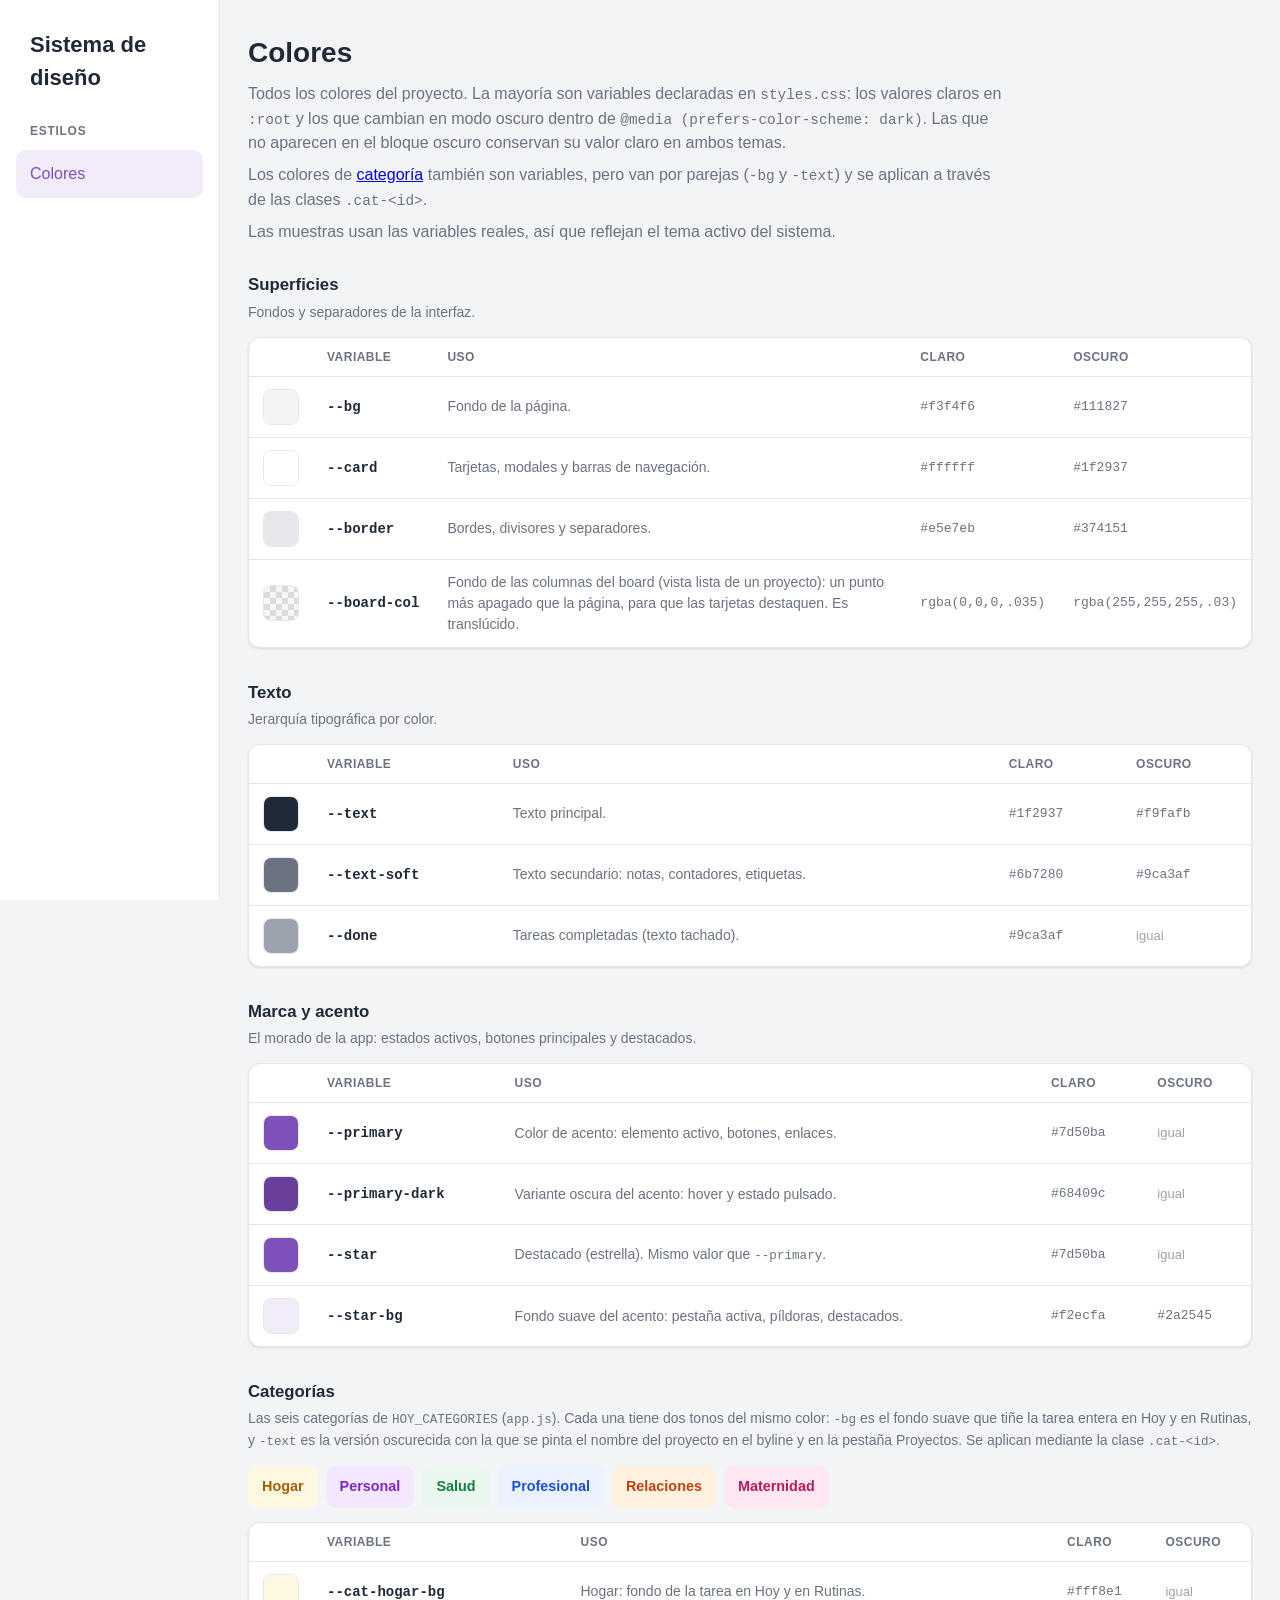
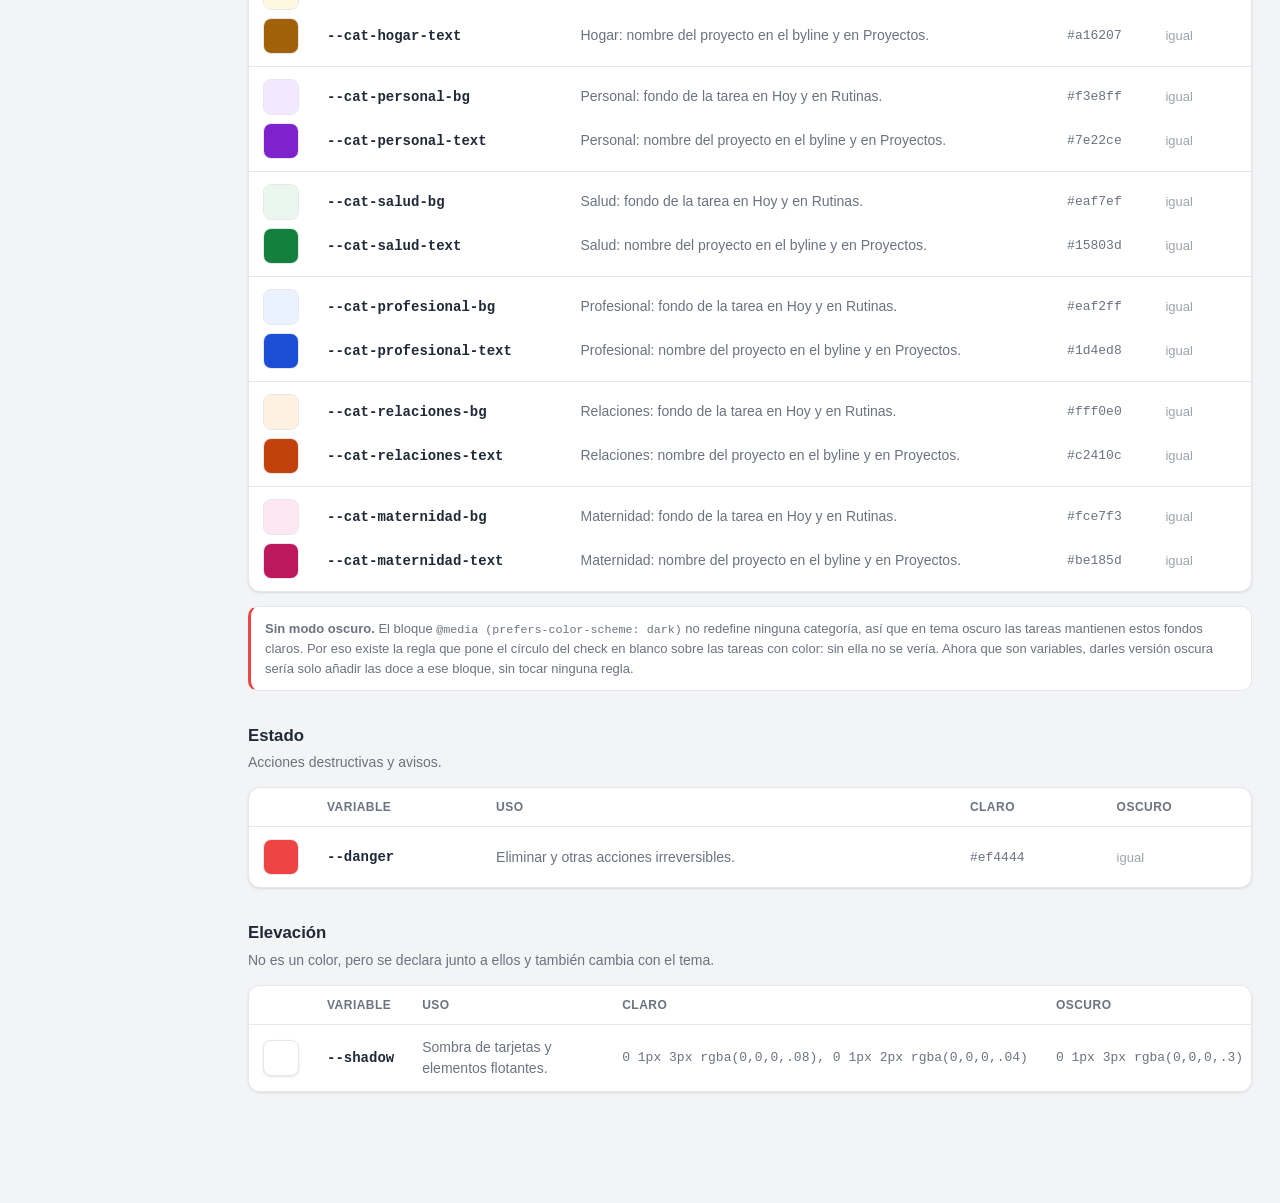
==== commit 307c37ef: "cambios varios" ====
--- a/sistema-diseno.html
+++ b/sistema-diseno.html
@@ -88,11 +88,6 @@
       color: var(--text-soft);
     }
 
-    .ds-head code {
-      font-family: ui-monospace, SFMono-Regular, Menlo, Consolas, monospace;
-      font-size: 0.9em;
-    }
-
     .ds-group {
       margin-bottom: 32px;
     }
@@ -109,28 +104,92 @@
       color: var(--text-soft);
     }
 
-    .ds-grid {
-      display: grid;
-      grid-template-columns: repeat(auto-fill, minmax(260px, 1fr));
-      gap: 12px;
-    }
-
-    .ds-card {
-      display: flex;
-      gap: 12px;
-      padding: 12px;
+    code {
+      font-family: ui-monospace, SFMono-Regular, Menlo, Consolas, monospace;
+      font-size: 0.9em;
+    }
+
+    /* --- Tablas --- */
+    /* En pantallas estrechas la tabla scrollea sola: la página nunca lo hace */
+    .ds-table-wrap {
+      overflow-x: auto;
       background: var(--card);
       border: 1px solid var(--border);
       border-radius: 12px;
       box-shadow: var(--shadow);
     }
 
+    .ds-table {
+      width: 100%;
+      min-width: 620px;
+      border-collapse: collapse;
+      font-size: 0.875rem;
+    }
+
+    .ds-table th {
+      padding: 10px 14px;
+      text-align: left;
+      font-size: 0.75rem;
+      font-weight: 700;
+      letter-spacing: 0.04em;
+      text-transform: uppercase;
+      color: var(--text-soft);
+      white-space: nowrap;
+      border-bottom: 1px solid var(--border);
+    }
+
+    .ds-table td {
+      padding: 12px 14px;
+      vertical-align: middle;
+      border-bottom: 1px solid var(--border);
+    }
+
+    /* La última fila cierra con el borde de la tarjeta, sin doble línea */
+    .ds-table tr:last-child td {
+      border-bottom: none;
+    }
+
+    .ds-col-swatch {
+      width: 1%; /* se encoge a su contenido */
+    }
+
+    .ds-col-name {
+      white-space: nowrap;
+    }
+
+    .ds-name {
+      font-family: ui-monospace, SFMono-Regular, Menlo, Consolas, monospace;
+      font-weight: 700;
+      color: var(--text);
+    }
+
+    .ds-use {
+      color: var(--text-soft);
+      min-width: 200px;
+    }
+
+    .ds-val {
+      font-family: ui-monospace, SFMono-Regular, Menlo, Consolas, monospace;
+      font-size: 0.8125rem;
+      color: var(--text-soft);
+      white-space: nowrap;
+    }
+
+    /* Valor que el modo oscuro no redefine: hereda el del tema claro */
+    .ds-same {
+      font-family: -apple-system, BlinkMacSystemFont, "Segoe UI", Roboto, Helvetica, Arial, sans-serif;
+      font-size: 0.8125rem;
+      color: var(--text-soft);
+      opacity: 0.65;
+      white-space: nowrap;
+    }
+
     /* Tablero de cuadros: deja ver la transparencia de los colores translúcidos */
     .ds-swatch {
-      flex: 0 0 auto;
-      width: 48px;
-      height: 48px;
-      border-radius: 10px;
+      display: block;
+      width: 36px;
+      height: 36px;
+      border-radius: 8px;
       border: 1px solid var(--border);
       background-image:
         linear-gradient(45deg, rgba(128, 128, 128, 0.22) 25%, transparent 25%),
@@ -148,98 +207,55 @@
       height: 100%;
     }
 
-    .ds-info {
-      min-width: 0;
-    }
-
-    .ds-name {
-      font-family: ui-monospace, SFMono-Regular, Menlo, Consolas, monospace;
-      font-size: 0.875rem;
-      font-weight: 700;
-      color: var(--text);
-      word-break: break-all;
-    }
-
-    .ds-use {
-      margin: 2px 0 8px;
-      font-size: 0.8125rem;
-      color: var(--text-soft);
-    }
-
-    .ds-values {
-      display: flex;
-      flex-direction: column;
-      gap: 2px;
-      font-family: ui-monospace, SFMono-Regular, Menlo, Consolas, monospace;
-      font-size: 0.75rem;
-      color: var(--text-soft);
-    }
-
-    .ds-values b {
-      display: inline-block;
-      width: 46px;
-      font-weight: 700;
-      color: var(--text-soft);
-      font-family: -apple-system, BlinkMacSystemFont, "Segoe UI", Roboto, Helvetica, Arial, sans-serif;
-    }
-
-    .ds-same {
-      opacity: 0.65;
-    }
-
-    /* --- Categorías: cada una tiene fondo suave + color de texto --- */
-    .ds-cat {
-      display: block;
+    /* Encabezado solo para lectores de pantalla (la columna de muestra) */
+    .sr-only {
+      position: absolute;
+      width: 1px;
+      height: 1px;
       padding: 0;
       overflow: hidden;
-    }
-
-    /* La muestra es la propia tarea: fondo de la categoría, nombre en su color */
+      clip: rect(0, 0, 0, 0);
+      white-space: nowrap;
+      border: 0;
+    }
+
+    /* La sombra no es un color: se muestra sobre una tarjeta de muestra */
+    .ds-shadow-demo {
+      display: block;
+      width: 36px;
+      height: 36px;
+      border-radius: 8px;
+      background: var(--card);
+      border: 1px solid var(--border);
+      box-shadow: var(--shadow);
+    }
+
+    /* --- Muestra de las categorías en uso --- */
+    /* Las dos variables de cada categoría trabajan juntas: aquí se ven así,
+       como se ven en la app (fondo teñido + nombre en su color) */
+    .ds-cat-demos {
+      display: flex;
+      flex-wrap: wrap;
+      gap: 8px;
+      margin-bottom: 14px;
+    }
+
     .ds-cat-demo {
-      padding: 14px 12px;
+      padding: 10px 14px;
+      font-size: 0.9rem;
       font-weight: 600;
-      border-bottom: 1px solid var(--border);
-    }
-
-    .ds-cat-body {
-      padding: 12px;
-    }
-
-    .ds-cat-id {
-      font-family: ui-monospace, SFMono-Regular, Menlo, Consolas, monospace;
-      font-size: 0.8125rem;
-      font-weight: 700;
-      color: var(--text);
-    }
-
-    .ds-cat-values {
-      margin-top: 6px;
-      display: flex;
-      flex-direction: column;
-      gap: 4px;
-      font-family: ui-monospace, SFMono-Regular, Menlo, Consolas, monospace;
-      font-size: 0.75rem;
-      color: var(--text-soft);
-    }
-
-    .ds-cat-values div {
-      display: flex;
-      align-items: center;
-      gap: 6px;
-    }
-
-    .ds-dot {
-      flex: 0 0 auto;
-      width: 12px;
-      height: 12px;
-      border-radius: 3px;
-      border: 1px solid var(--border);
-    }
-
-    .ds-cat-values em {
-      font-style: normal;
-      font-family: -apple-system, BlinkMacSystemFont, "Segoe UI", Roboto, Helvetica, Arial, sans-serif;
-      font-weight: 700;
+      border-radius: 10px;
+    }
+
+    /* Las dos variables de una categoría (-bg y -text) se leen como un bloque:
+       la línea va entre categorías, no dentro de la pareja */
+    .ds-table tr.ds-pair-top td {
+      border-bottom: none;
+      padding-bottom: 4px;
+    }
+
+    .ds-table tr.ds-pair-top + tr td {
+      padding-top: 4px;
     }
 
     /* Aviso: algo que la documentación destapa y conviene tener a la vista */
@@ -252,16 +268,6 @@
       border: 1px solid var(--border);
       border-left: 3px solid var(--danger);
       border-radius: 10px;
-    }
-
-    /* La sombra no es un color: se documenta sobre una tarjeta de muestra */
-    .ds-shadow-demo {
-      width: 48px;
-      height: 48px;
-      border-radius: 10px;
-      background: var(--card);
-      border: 1px solid var(--border);
-      box-shadow: var(--shadow);
     }
 
     /* Móvil: la barra lateral pasa a cabecera */
@@ -314,9 +320,9 @@
           en el bloque oscuro conservan su valor claro en ambos temas.
         </p>
         <p>
-          Los colores de <a href="#categorias">categoría</a> son la excepción: no
-          pasan por variables, van como hex directos en las clases
-          <code>.cat-&lt;id&gt;</code>.
+          Los colores de <a href="#categorias">categoría</a> también son
+          variables, pero van por parejas (<code>-bg</code> y <code>-text</code>)
+          y se aplican a través de las clases <code>.cat-&lt;id&gt;</code>.
         </p>
         <p>
           Las muestras usan las variables reales, así que reflejan el tema activo
@@ -328,58 +334,52 @@
       <section class="ds-group">
         <h2>Superficies</h2>
         <p class="ds-group-note">Fondos y separadores de la interfaz.</p>
-        <div class="ds-grid">
-          <div class="ds-card">
-            <div class="ds-swatch"><span style="background: var(--bg)"></span></div>
-            <div class="ds-info">
-              <div class="ds-name">--bg</div>
-              <p class="ds-use">Fondo de la página.</p>
-              <div class="ds-values">
-                <div><b>Claro</b> #f3f4f6</div>
-                <div><b>Oscuro</b> #111827</div>
-              </div>
-            </div>
-          </div>
-
-          <div class="ds-card">
-            <div class="ds-swatch"><span style="background: var(--card)"></span></div>
-            <div class="ds-info">
-              <div class="ds-name">--card</div>
-              <p class="ds-use">Tarjetas, modales y barras de navegación.</p>
-              <div class="ds-values">
-                <div><b>Claro</b> #ffffff</div>
-                <div><b>Oscuro</b> #1f2937</div>
-              </div>
-            </div>
-          </div>
-
-          <div class="ds-card">
-            <div class="ds-swatch"><span style="background: var(--border)"></span></div>
-            <div class="ds-info">
-              <div class="ds-name">--border</div>
-              <p class="ds-use">Bordes, divisores y separadores.</p>
-              <div class="ds-values">
-                <div><b>Claro</b> #e5e7eb</div>
-                <div><b>Oscuro</b> #374151</div>
-              </div>
-            </div>
-          </div>
-
-          <div class="ds-card">
-            <div class="ds-swatch"><span style="background: var(--board-col)"></span></div>
-            <div class="ds-info">
-              <div class="ds-name">--board-col</div>
-              <p class="ds-use">
-                Fondo de las columnas del board (vista lista de un proyecto): un
-                punto más apagado que la página, para que las tarjetas destaquen.
-                Es translúcido.
-              </p>
-              <div class="ds-values">
-                <div><b>Claro</b> rgba(0, 0, 0, 0.035)</div>
-                <div><b>Oscuro</b> rgba(255, 255, 255, 0.03)</div>
-              </div>
-            </div>
-          </div>
+        <div class="ds-table-wrap">
+          <table class="ds-table">
+            <thead>
+              <tr>
+                <th class="ds-col-swatch"><span class="sr-only">Muestra</span></th>
+                <th>Variable</th>
+                <th>Uso</th>
+                <th>Claro</th>
+                <th>Oscuro</th>
+              </tr>
+            </thead>
+            <tbody>
+              <tr>
+                <td><span class="ds-swatch"><span style="background: var(--bg)"></span></span></td>
+                <td class="ds-col-name"><span class="ds-name">--bg</span></td>
+                <td class="ds-use">Fondo de la página.</td>
+                <td class="ds-val">#f3f4f6</td>
+                <td class="ds-val">#111827</td>
+              </tr>
+              <tr>
+                <td><span class="ds-swatch"><span style="background: var(--card)"></span></span></td>
+                <td class="ds-col-name"><span class="ds-name">--card</span></td>
+                <td class="ds-use">Tarjetas, modales y barras de navegación.</td>
+                <td class="ds-val">#ffffff</td>
+                <td class="ds-val">#1f2937</td>
+              </tr>
+              <tr>
+                <td><span class="ds-swatch"><span style="background: var(--border)"></span></span></td>
+                <td class="ds-col-name"><span class="ds-name">--border</span></td>
+                <td class="ds-use">Bordes, divisores y separadores.</td>
+                <td class="ds-val">#e5e7eb</td>
+                <td class="ds-val">#374151</td>
+              </tr>
+              <tr>
+                <td><span class="ds-swatch"><span style="background: var(--board-col)"></span></span></td>
+                <td class="ds-col-name"><span class="ds-name">--board-col</span></td>
+                <td class="ds-use">
+                  Fondo de las columnas del board (vista lista de un proyecto): un
+                  punto más apagado que la página, para que las tarjetas destaquen.
+                  Es translúcido.
+                </td>
+                <td class="ds-val">rgba(0,0,0,.035)</td>
+                <td class="ds-val">rgba(255,255,255,.03)</td>
+              </tr>
+            </tbody>
+          </table>
         </div>
       </section>
 
@@ -387,42 +387,41 @@
       <section class="ds-group">
         <h2>Texto</h2>
         <p class="ds-group-note">Jerarquía tipográfica por color.</p>
-        <div class="ds-grid">
-          <div class="ds-card">
-            <div class="ds-swatch"><span style="background: var(--text)"></span></div>
-            <div class="ds-info">
-              <div class="ds-name">--text</div>
-              <p class="ds-use">Texto principal.</p>
-              <div class="ds-values">
-                <div><b>Claro</b> #1f2937</div>
-                <div><b>Oscuro</b> #f9fafb</div>
-              </div>
-            </div>
-          </div>
-
-          <div class="ds-card">
-            <div class="ds-swatch"><span style="background: var(--text-soft)"></span></div>
-            <div class="ds-info">
-              <div class="ds-name">--text-soft</div>
-              <p class="ds-use">Texto secundario: notas, contadores, etiquetas.</p>
-              <div class="ds-values">
-                <div><b>Claro</b> #6b7280</div>
-                <div><b>Oscuro</b> #9ca3af</div>
-              </div>
-            </div>
-          </div>
-
-          <div class="ds-card">
-            <div class="ds-swatch"><span style="background: var(--done)"></span></div>
-            <div class="ds-info">
-              <div class="ds-name">--done</div>
-              <p class="ds-use">Tareas completadas (texto tachado).</p>
-              <div class="ds-values">
-                <div><b>Claro</b> #9ca3af</div>
-                <div class="ds-same"><b>Oscuro</b> igual (#9ca3af)</div>
-              </div>
-            </div>
-          </div>
+        <div class="ds-table-wrap">
+          <table class="ds-table">
+            <thead>
+              <tr>
+                <th class="ds-col-swatch"><span class="sr-only">Muestra</span></th>
+                <th>Variable</th>
+                <th>Uso</th>
+                <th>Claro</th>
+                <th>Oscuro</th>
+              </tr>
+            </thead>
+            <tbody>
+              <tr>
+                <td><span class="ds-swatch"><span style="background: var(--text)"></span></span></td>
+                <td class="ds-col-name"><span class="ds-name">--text</span></td>
+                <td class="ds-use">Texto principal.</td>
+                <td class="ds-val">#1f2937</td>
+                <td class="ds-val">#f9fafb</td>
+              </tr>
+              <tr>
+                <td><span class="ds-swatch"><span style="background: var(--text-soft)"></span></span></td>
+                <td class="ds-col-name"><span class="ds-name">--text-soft</span></td>
+                <td class="ds-use">Texto secundario: notas, contadores, etiquetas.</td>
+                <td class="ds-val">#6b7280</td>
+                <td class="ds-val">#9ca3af</td>
+              </tr>
+              <tr>
+                <td><span class="ds-swatch"><span style="background: var(--done)"></span></span></td>
+                <td class="ds-col-name"><span class="ds-name">--done</span></td>
+                <td class="ds-use">Tareas completadas (texto tachado).</td>
+                <td class="ds-val">#9ca3af</td>
+                <td class="ds-same">igual</td>
+              </tr>
+            </tbody>
+          </table>
         </div>
       </section>
 
@@ -432,54 +431,48 @@
         <p class="ds-group-note">
           El morado de la app: estados activos, botones principales y destacados.
         </p>
-        <div class="ds-grid">
-          <div class="ds-card">
-            <div class="ds-swatch"><span style="background: var(--primary)"></span></div>
-            <div class="ds-info">
-              <div class="ds-name">--primary</div>
-              <p class="ds-use">Color de acento: elemento activo, botones, enlaces.</p>
-              <div class="ds-values">
-                <div><b>Claro</b> #7d50ba</div>
-                <div class="ds-same"><b>Oscuro</b> igual (#7d50ba)</div>
-              </div>
-            </div>
-          </div>
-
-          <div class="ds-card">
-            <div class="ds-swatch"><span style="background: var(--primary-dark)"></span></div>
-            <div class="ds-info">
-              <div class="ds-name">--primary-dark</div>
-              <p class="ds-use">Variante oscura del acento: hover y estado pulsado.</p>
-              <div class="ds-values">
-                <div><b>Claro</b> #68409c</div>
-                <div class="ds-same"><b>Oscuro</b> igual (#68409c)</div>
-              </div>
-            </div>
-          </div>
-
-          <div class="ds-card">
-            <div class="ds-swatch"><span style="background: var(--star)"></span></div>
-            <div class="ds-info">
-              <div class="ds-name">--star</div>
-              <p class="ds-use">Destacado (estrella). Mismo valor que <code>--primary</code>.</p>
-              <div class="ds-values">
-                <div><b>Claro</b> #7d50ba</div>
-                <div class="ds-same"><b>Oscuro</b> igual (#7d50ba)</div>
-              </div>
-            </div>
-          </div>
-
-          <div class="ds-card">
-            <div class="ds-swatch"><span style="background: var(--star-bg)"></span></div>
-            <div class="ds-info">
-              <div class="ds-name">--star-bg</div>
-              <p class="ds-use">Fondo suave del acento: pestaña activa, píldoras, destacados.</p>
-              <div class="ds-values">
-                <div><b>Claro</b> #f2ecfa</div>
-                <div><b>Oscuro</b> #2a2545</div>
-              </div>
-            </div>
-          </div>
+        <div class="ds-table-wrap">
+          <table class="ds-table">
+            <thead>
+              <tr>
+                <th class="ds-col-swatch"><span class="sr-only">Muestra</span></th>
+                <th>Variable</th>
+                <th>Uso</th>
+                <th>Claro</th>
+                <th>Oscuro</th>
+              </tr>
+            </thead>
+            <tbody>
+              <tr>
+                <td><span class="ds-swatch"><span style="background: var(--primary)"></span></span></td>
+                <td class="ds-col-name"><span class="ds-name">--primary</span></td>
+                <td class="ds-use">Color de acento: elemento activo, botones, enlaces.</td>
+                <td class="ds-val">#7d50ba</td>
+                <td class="ds-same">igual</td>
+              </tr>
+              <tr>
+                <td><span class="ds-swatch"><span style="background: var(--primary-dark)"></span></span></td>
+                <td class="ds-col-name"><span class="ds-name">--primary-dark</span></td>
+                <td class="ds-use">Variante oscura del acento: hover y estado pulsado.</td>
+                <td class="ds-val">#68409c</td>
+                <td class="ds-same">igual</td>
+              </tr>
+              <tr>
+                <td><span class="ds-swatch"><span style="background: var(--star)"></span></span></td>
+                <td class="ds-col-name"><span class="ds-name">--star</span></td>
+                <td class="ds-use">Destacado (estrella). Mismo valor que <code>--primary</code>.</td>
+                <td class="ds-val">#7d50ba</td>
+                <td class="ds-same">igual</td>
+              </tr>
+              <tr>
+                <td><span class="ds-swatch"><span style="background: var(--star-bg)"></span></span></td>
+                <td class="ds-col-name"><span class="ds-name">--star-bg</span></td>
+                <td class="ds-use">Fondo suave del acento: pestaña activa, píldoras, destacados.</td>
+                <td class="ds-val">#f2ecfa</td>
+                <td class="ds-val">#2a2545</td>
+              </tr>
+            </tbody>
+          </table>
         </div>
       </section>
 
@@ -488,79 +481,126 @@
         <h2>Categorías</h2>
         <p class="ds-group-note">
           Las seis categorías de <code>HOY_CATEGORIES</code> (<code>app.js</code>).
-          A diferencia del resto, <strong>no son variables</strong>: son hex
-          escritos directamente en <code>styles.css</code> y se aplican por la
-          clase <code>.cat-&lt;id&gt;</code>. Cada una tiene dos colores: un
-          <em>fondo suave</em> que tiñe la tarea entera en Hoy y en Rutinas, y un
-          <em>color de texto</em> más oscuro para el nombre del proyecto en el
-          byline y en la pestaña Proyectos.
+          Cada una tiene dos tonos del mismo color: <code>-bg</code> es el fondo
+          suave que tiñe la tarea entera en Hoy y en Rutinas, y <code>-text</code>
+          es la versión oscurecida con la que se pinta el nombre del proyecto en
+          el byline y en la pestaña Proyectos. Se aplican mediante la clase
+          <code>.cat-&lt;id&gt;</code>.
         </p>
-        <div class="ds-grid">
-          <div class="ds-card ds-cat">
-            <div class="ds-cat-demo" style="background: #fff8e1; color: #a16207">Hogar</div>
-            <div class="ds-cat-body">
-              <div class="ds-cat-id">.cat-hogar</div>
-              <div class="ds-cat-values">
-                <div><span class="ds-dot" style="background: #fff8e1"></span><em>Fondo</em> #fff8e1</div>
-                <div><span class="ds-dot" style="background: #a16207"></span><em>Texto</em> #a16207</div>
-              </div>
-            </div>
-          </div>
-
-          <div class="ds-card ds-cat">
-            <div class="ds-cat-demo" style="background: #f3e8ff; color: #7e22ce">Personal</div>
-            <div class="ds-cat-body">
-              <div class="ds-cat-id">.cat-personal</div>
-              <div class="ds-cat-values">
-                <div><span class="ds-dot" style="background: #f3e8ff"></span><em>Fondo</em> #f3e8ff</div>
-                <div><span class="ds-dot" style="background: #7e22ce"></span><em>Texto</em> #7e22ce</div>
-              </div>
-            </div>
-          </div>
-
-          <div class="ds-card ds-cat">
-            <div class="ds-cat-demo" style="background: #eaf7ef; color: #15803d">Salud</div>
-            <div class="ds-cat-body">
-              <div class="ds-cat-id">.cat-salud</div>
-              <div class="ds-cat-values">
-                <div><span class="ds-dot" style="background: #eaf7ef"></span><em>Fondo</em> #eaf7ef</div>
-                <div><span class="ds-dot" style="background: #15803d"></span><em>Texto</em> #15803d</div>
-              </div>
-            </div>
-          </div>
-
-          <div class="ds-card ds-cat">
-            <div class="ds-cat-demo" style="background: #eaf2ff; color: #1d4ed8">Profesional</div>
-            <div class="ds-cat-body">
-              <div class="ds-cat-id">.cat-profesional</div>
-              <div class="ds-cat-values">
-                <div><span class="ds-dot" style="background: #eaf2ff"></span><em>Fondo</em> #eaf2ff</div>
-                <div><span class="ds-dot" style="background: #1d4ed8"></span><em>Texto</em> #1d4ed8</div>
-              </div>
-            </div>
-          </div>
-
-          <div class="ds-card ds-cat">
-            <div class="ds-cat-demo" style="background: #fff0e0; color: #c2410c">Relaciones</div>
-            <div class="ds-cat-body">
-              <div class="ds-cat-id">.cat-relaciones</div>
-              <div class="ds-cat-values">
-                <div><span class="ds-dot" style="background: #fff0e0"></span><em>Fondo</em> #fff0e0</div>
-                <div><span class="ds-dot" style="background: #c2410c"></span><em>Texto</em> #c2410c</div>
-              </div>
-            </div>
-          </div>
-
-          <div class="ds-card ds-cat">
-            <div class="ds-cat-demo" style="background: #fce7f3; color: #be185d">Maternidad</div>
-            <div class="ds-cat-body">
-              <div class="ds-cat-id">.cat-maternidad</div>
-              <div class="ds-cat-values">
-                <div><span class="ds-dot" style="background: #fce7f3"></span><em>Fondo</em> #fce7f3</div>
-                <div><span class="ds-dot" style="background: #be185d"></span><em>Texto</em> #be185d</div>
-              </div>
-            </div>
-          </div>
+
+        <!-- Las dos variables de cada pareja, funcionando juntas -->
+        <div class="ds-cat-demos">
+          <span class="ds-cat-demo" style="background: var(--cat-hogar-bg); color: var(--cat-hogar-text)">Hogar</span>
+          <span class="ds-cat-demo" style="background: var(--cat-personal-bg); color: var(--cat-personal-text)">Personal</span>
+          <span class="ds-cat-demo" style="background: var(--cat-salud-bg); color: var(--cat-salud-text)">Salud</span>
+          <span class="ds-cat-demo" style="background: var(--cat-profesional-bg); color: var(--cat-profesional-text)">Profesional</span>
+          <span class="ds-cat-demo" style="background: var(--cat-relaciones-bg); color: var(--cat-relaciones-text)">Relaciones</span>
+          <span class="ds-cat-demo" style="background: var(--cat-maternidad-bg); color: var(--cat-maternidad-text)">Maternidad</span>
+        </div>
+
+        <div class="ds-table-wrap">
+          <table class="ds-table">
+            <thead>
+              <tr>
+                <th class="ds-col-swatch"><span class="sr-only">Muestra</span></th>
+                <th>Variable</th>
+                <th>Uso</th>
+                <th>Claro</th>
+                <th>Oscuro</th>
+              </tr>
+            </thead>
+            <tbody>
+              <tr class="ds-pair-top">
+                <td><span class="ds-swatch"><span style="background: var(--cat-hogar-bg)"></span></span></td>
+                <td class="ds-col-name"><span class="ds-name">--cat-hogar-bg</span></td>
+                <td class="ds-use">Hogar: fondo de la tarea en Hoy y en Rutinas.</td>
+                <td class="ds-val">#fff8e1</td>
+                <td class="ds-same">igual</td>
+              </tr>
+              <tr>
+                <td><span class="ds-swatch"><span style="background: var(--cat-hogar-text)"></span></span></td>
+                <td class="ds-col-name"><span class="ds-name">--cat-hogar-text</span></td>
+                <td class="ds-use">Hogar: nombre del proyecto en el byline y en Proyectos.</td>
+                <td class="ds-val">#a16207</td>
+                <td class="ds-same">igual</td>
+              </tr>
+
+              <tr class="ds-pair-top">
+                <td><span class="ds-swatch"><span style="background: var(--cat-personal-bg)"></span></span></td>
+                <td class="ds-col-name"><span class="ds-name">--cat-personal-bg</span></td>
+                <td class="ds-use">Personal: fondo de la tarea en Hoy y en Rutinas.</td>
+                <td class="ds-val">#f3e8ff</td>
+                <td class="ds-same">igual</td>
+              </tr>
+              <tr>
+                <td><span class="ds-swatch"><span style="background: var(--cat-personal-text)"></span></span></td>
+                <td class="ds-col-name"><span class="ds-name">--cat-personal-text</span></td>
+                <td class="ds-use">Personal: nombre del proyecto en el byline y en Proyectos.</td>
+                <td class="ds-val">#7e22ce</td>
+                <td class="ds-same">igual</td>
+              </tr>
+
+              <tr class="ds-pair-top">
+                <td><span class="ds-swatch"><span style="background: var(--cat-salud-bg)"></span></span></td>
+                <td class="ds-col-name"><span class="ds-name">--cat-salud-bg</span></td>
+                <td class="ds-use">Salud: fondo de la tarea en Hoy y en Rutinas.</td>
+                <td class="ds-val">#eaf7ef</td>
+                <td class="ds-same">igual</td>
+              </tr>
+              <tr>
+                <td><span class="ds-swatch"><span style="background: var(--cat-salud-text)"></span></span></td>
+                <td class="ds-col-name"><span class="ds-name">--cat-salud-text</span></td>
+                <td class="ds-use">Salud: nombre del proyecto en el byline y en Proyectos.</td>
+                <td class="ds-val">#15803d</td>
+                <td class="ds-same">igual</td>
+              </tr>
+
+              <tr class="ds-pair-top">
+                <td><span class="ds-swatch"><span style="background: var(--cat-profesional-bg)"></span></span></td>
+                <td class="ds-col-name"><span class="ds-name">--cat-profesional-bg</span></td>
+                <td class="ds-use">Profesional: fondo de la tarea en Hoy y en Rutinas.</td>
+                <td class="ds-val">#eaf2ff</td>
+                <td class="ds-same">igual</td>
+              </tr>
+              <tr>
+                <td><span class="ds-swatch"><span style="background: var(--cat-profesional-text)"></span></span></td>
+                <td class="ds-col-name"><span class="ds-name">--cat-profesional-text</span></td>
+                <td class="ds-use">Profesional: nombre del proyecto en el byline y en Proyectos.</td>
+                <td class="ds-val">#1d4ed8</td>
+                <td class="ds-same">igual</td>
+              </tr>
+
+              <tr class="ds-pair-top">
+                <td><span class="ds-swatch"><span style="background: var(--cat-relaciones-bg)"></span></span></td>
+                <td class="ds-col-name"><span class="ds-name">--cat-relaciones-bg</span></td>
+                <td class="ds-use">Relaciones: fondo de la tarea en Hoy y en Rutinas.</td>
+                <td class="ds-val">#fff0e0</td>
+                <td class="ds-same">igual</td>
+              </tr>
+              <tr>
+                <td><span class="ds-swatch"><span style="background: var(--cat-relaciones-text)"></span></span></td>
+                <td class="ds-col-name"><span class="ds-name">--cat-relaciones-text</span></td>
+                <td class="ds-use">Relaciones: nombre del proyecto en el byline y en Proyectos.</td>
+                <td class="ds-val">#c2410c</td>
+                <td class="ds-same">igual</td>
+              </tr>
+
+              <tr class="ds-pair-top">
+                <td><span class="ds-swatch"><span style="background: var(--cat-maternidad-bg)"></span></span></td>
+                <td class="ds-col-name"><span class="ds-name">--cat-maternidad-bg</span></td>
+                <td class="ds-use">Maternidad: fondo de la tarea en Hoy y en Rutinas.</td>
+                <td class="ds-val">#fce7f3</td>
+                <td class="ds-same">igual</td>
+              </tr>
+              <tr>
+                <td><span class="ds-swatch"><span style="background: var(--cat-maternidad-text)"></span></span></td>
+                <td class="ds-col-name"><span class="ds-name">--cat-maternidad-text</span></td>
+                <td class="ds-use">Maternidad: nombre del proyecto en el byline y en Proyectos.</td>
+                <td class="ds-val">#be185d</td>
+                <td class="ds-same">igual</td>
+              </tr>
+            </tbody>
+          </table>
         </div>
 
         <p class="ds-warn">
@@ -568,7 +608,9 @@
           <code>@media (prefers-color-scheme: dark)</code> no redefine ninguna
           categoría, así que en tema oscuro las tareas mantienen estos fondos
           claros. Por eso existe la regla que pone el círculo del check en blanco
-          sobre las tareas con color: sin ella no se vería.
+          sobre las tareas con color: sin ella no se vería. Ahora que son
+          variables, darles versión oscura sería solo añadir las doce a ese
+          bloque, sin tocar ninguna regla.
         </p>
       </section>
 
@@ -576,18 +618,27 @@
       <section class="ds-group">
         <h2>Estado</h2>
         <p class="ds-group-note">Acciones destructivas y avisos.</p>
-        <div class="ds-grid">
-          <div class="ds-card">
-            <div class="ds-swatch"><span style="background: var(--danger)"></span></div>
-            <div class="ds-info">
-              <div class="ds-name">--danger</div>
-              <p class="ds-use">Eliminar y otras acciones irreversibles.</p>
-              <div class="ds-values">
-                <div><b>Claro</b> #ef4444</div>
-                <div class="ds-same"><b>Oscuro</b> igual (#ef4444)</div>
-              </div>
-            </div>
-          </div>
+        <div class="ds-table-wrap">
+          <table class="ds-table">
+            <thead>
+              <tr>
+                <th class="ds-col-swatch"><span class="sr-only">Muestra</span></th>
+                <th>Variable</th>
+                <th>Uso</th>
+                <th>Claro</th>
+                <th>Oscuro</th>
+              </tr>
+            </thead>
+            <tbody>
+              <tr>
+                <td><span class="ds-swatch"><span style="background: var(--danger)"></span></span></td>
+                <td class="ds-col-name"><span class="ds-name">--danger</span></td>
+                <td class="ds-use">Eliminar y otras acciones irreversibles.</td>
+                <td class="ds-val">#ef4444</td>
+                <td class="ds-same">igual</td>
+              </tr>
+            </tbody>
+          </table>
         </div>
       </section>
 
@@ -597,18 +648,27 @@
         <p class="ds-group-note">
           No es un color, pero se declara junto a ellos y también cambia con el tema.
         </p>
-        <div class="ds-grid">
-          <div class="ds-card">
-            <div class="ds-shadow-demo"></div>
-            <div class="ds-info">
-              <div class="ds-name">--shadow</div>
-              <p class="ds-use">Sombra de tarjetas y elementos flotantes.</p>
-              <div class="ds-values">
-                <div><b>Claro</b> 0 1px 3px rgba(0,0,0,.08), 0 1px 2px rgba(0,0,0,.04)</div>
-                <div><b>Oscuro</b> 0 1px 3px rgba(0,0,0,.3)</div>
-              </div>
-            </div>
-          </div>
+        <div class="ds-table-wrap">
+          <table class="ds-table">
+            <thead>
+              <tr>
+                <th class="ds-col-swatch"><span class="sr-only">Muestra</span></th>
+                <th>Variable</th>
+                <th>Uso</th>
+                <th>Claro</th>
+                <th>Oscuro</th>
+              </tr>
+            </thead>
+            <tbody>
+              <tr>
+                <td><span class="ds-shadow-demo"></span></td>
+                <td class="ds-col-name"><span class="ds-name">--shadow</span></td>
+                <td class="ds-use">Sombra de tarjetas y elementos flotantes.</td>
+                <td class="ds-val">0 1px 3px rgba(0,0,0,.08), 0 1px 2px rgba(0,0,0,.04)</td>
+                <td class="ds-val">0 1px 3px rgba(0,0,0,.3)</td>
+              </tr>
+            </tbody>
+          </table>
         </div>
       </section>
     </main>
--- a/styles.css
+++ b/styles.css
@@ -17,6 +17,23 @@
   /* Fondo de las columnas del board (vista lista de un proyecto): un punto
      más apagado que la página, para que las tarjetas blancas destaquen */
   --board-col: rgba(0, 0, 0, 0.035);
+
+  /* Categorías (las de `HOY_CATEGORIES` en app.js). Cada una tiene dos tonos
+     del mismo color: `-bg` tiñe la tarjeta entera en Hoy y en Rutinas, y
+     `-text` (más oscuro, para que contraste sobre fondo claro) pinta el nombre
+     del proyecto en el byline y en la pestaña Proyectos. */
+  --cat-hogar-bg: #fff8e1;
+  --cat-hogar-text: #a16207;
+  --cat-personal-bg: #f3e8ff;
+  --cat-personal-text: #7e22ce;
+  --cat-salud-bg: #eaf7ef;
+  --cat-salud-text: #15803d;
+  --cat-profesional-bg: #eaf2ff;
+  --cat-profesional-text: #1d4ed8;
+  --cat-relaciones-bg: #fff0e0;
+  --cat-relaciones-text: #c2410c;
+  --cat-maternidad-bg: #fce7f3;
+  --cat-maternidad-text: #be185d;
 }
 
 * {
@@ -1052,27 +1069,27 @@
    tareas; en la pestaña Proyectos el título va en el color normal. */
 .task-project.cat-hogar,
 .proyecto-cat.cat-hogar {
-  color: #a16207;
+  color: var(--cat-hogar-text);
 }
 .task-project.cat-personal,
 .proyecto-cat.cat-personal {
-  color: #7e22ce;
+  color: var(--cat-personal-text);
 }
 .task-project.cat-salud,
 .proyecto-cat.cat-salud {
-  color: #15803d;
+  color: var(--cat-salud-text);
 }
 .task-project.cat-profesional,
 .proyecto-cat.cat-profesional {
-  color: #1d4ed8;
+  color: var(--cat-profesional-text);
 }
 .task-project.cat-relaciones,
 .proyecto-cat.cat-relaciones {
-  color: #c2410c;
+  color: var(--cat-relaciones-text);
 }
 .task-project.cat-maternidad,
 .proyecto-cat.cat-maternidad {
-  color: #be185d;
+  color: var(--cat-maternidad-text);
 }
 
 .task-item.is-starred {
@@ -1519,44 +1536,31 @@
   display: none;
 }
 
-/* Colores sutiles por categoría (solo tareas temporales) */
-.hoy-view-item.cat-hogar {
-  background: #fff8e1;
-}
-.hoy-view-item.cat-personal {
-  background: #f3e8ff;
-}
-.hoy-view-item.cat-salud {
-  background: #eaf7ef;
-}
-.hoy-view-item.cat-profesional {
-  background: #eaf2ff;
-}
-.hoy-view-item.cat-relaciones {
-  background: #fff0e0;
-}
-.hoy-view-item.cat-maternidad {
-  background: #fce7f3;
-}
-
-/* Las rutinas usan las mismas categorías y los mismos colores */
+/* Colores sutiles por categoría: en Hoy (solo tareas temporales) y en las
+   rutinas, que usan las mismas categorías con los mismos colores */
+.hoy-view-item.cat-hogar,
 .planned-item.cat-hogar {
-  background: #fff8e1;
-}
+  background: var(--cat-hogar-bg);
+}
+.hoy-view-item.cat-personal,
 .planned-item.cat-personal {
-  background: #f3e8ff;
-}
+  background: var(--cat-personal-bg);
+}
+.hoy-view-item.cat-salud,
 .planned-item.cat-salud {
-  background: #eaf7ef;
-}
+  background: var(--cat-salud-bg);
+}
+.hoy-view-item.cat-profesional,
 .planned-item.cat-profesional {
-  background: #eaf2ff;
-}
+  background: var(--cat-profesional-bg);
+}
+.hoy-view-item.cat-relaciones,
 .planned-item.cat-relaciones {
-  background: #fff0e0;
-}
+  background: var(--cat-relaciones-bg);
+}
+.hoy-view-item.cat-maternidad,
 .planned-item.cat-maternidad {
-  background: #fce7f3;
+  background: var(--cat-maternidad-bg);
 }
 
 /* En las tareas con color de fondo, el círculo (sin marcar) en blanco */
@@ -1790,6 +1794,9 @@
 }
 .proyecto-group-title.estado-espera {
   color: var(--text-soft);
+}
+.proyecto-group-title.estado-descartada {
+  color: #b91c1c;
 }
 .proyecto-group-title.estado-completada {
   color: #15803d;
@@ -2095,6 +2102,12 @@
   border-color: #dde1e6;
 }
 
+/* Descartada: rojo sutil. Ya no se va a hacer. */
+.postit.estado-descartada {
+  background: #fdeeee;
+  border-color: #f5d5d5;
+}
+
 /* Marcado para moverlo junto a otros (Ctrl/Cmd + clic o rectángulo) */
 .postit.is-selected {
   outline: 2px solid var(--primary);
@@ -2255,14 +2268,13 @@
   word-break: break-word;
 }
 
-/* Tareas ejecutables ahora (ni completadas ni bloqueadas), justo antes del
+/* Tareas accionables ahora (ni completadas ni bloqueadas), justo antes del
    progreso. Destacado en el color de acento: es lo que se puede hacer ya. */
 .proyecto-ready {
   flex: 0 0 auto;
-  min-width: 24px;
   padding: 4px 8px;
-  font-size: 0.8rem;
-  font-weight: 700;
+  font-size: 0.75rem;
+  font-weight: 600;
   text-align: center;
   color: var(--primary);
   background: var(--star-bg);
@@ -2270,27 +2282,88 @@
   white-space: nowrap;
 }
 
+/* Devuelve un proyecto archivado al índice, desde su listado */
+.proyecto-unarchive {
+  flex: 0 0 auto;
+  padding: 6px 10px;
+  font-family: inherit;
+  font-size: 0.78rem;
+  font-weight: 600;
+  color: var(--primary);
+  background: transparent;
+  border: 1px solid var(--border);
+  border-radius: 10px;
+  cursor: pointer;
+  white-space: nowrap;
+}
+
+.proyecto-unarchive:hover {
+  background: var(--star-bg);
+  border-color: var(--primary);
+}
+
+/* Proyecto terminado: verde sutil, en el mismo sitio que los otros dos avisos.
+   (Los tres son excluyentes: solo se pinta uno.) */
+.proyecto-fin {
+  flex: 0 0 auto;
+  padding: 4px 8px;
+  font-size: 0.75rem;
+  font-weight: 600;
+  color: var(--ok);
+  background: var(--ok-bg);
+  border-radius: 10px;
+  white-space: nowrap;
+}
+
+/* Ocupa el sitio de las ejecutables cuando no hay ninguna y lo único
+   disponible está en espera. En gris: no es una llamada a la acción. */
+.proyecto-espera {
+  flex: 0 0 auto;
+  padding: 4px 8px;
+  font-size: 0.75rem;
+  font-weight: 600;
+  color: var(--text-soft);
+  background: var(--bg);
+  border-radius: 10px;
+  white-space: nowrap;
+}
+
 /* Progreso del proyecto (completadas/total), al final de la fila */
+/* Hueco reservado para el progreso: siempre ocupa lo mismo, de modo que las
+   pastillas de estado (que van justo a su izquierda) quedan alineadas por la
+   derecha entre filas. La pastilla de dentro se ajusta a su texto y se pega a
+   la derecha; el resto del hueco se queda vacío. */
+.proyecto-count-slot {
+  flex: 0 0 auto;
+  min-width: 3.7rem;
+  display: flex;
+  justify-content: flex-end;
+}
+
 .proyecto-count {
   flex: 0 0 auto;
   padding: 4px 8px;
   font-size: 0.8rem;
   font-weight: 600;
+  font-variant-numeric: tabular-nums;
   color: var(--text-soft);
   background: var(--bg);
   border-radius: 10px;
   white-space: nowrap;
 }
 
-/* Enlace a Notion, al principio de la fila y a modo avatar (círculo) */
-.proyecto-link {
+/* Avatar del principio de la fila (cuadrado con las esquinas redondeadas): el
+   enlace a Notion o, si el proyecto no tiene, el mismo hueco vacío, para que
+   todos los nombres empiecen a la misma altura */
+.proyecto-link,
+.proyecto-avatar-empty {
   flex: 0 0 auto;
   display: inline-flex;
   align-items: center;
   justify-content: center;
   width: 34px;
   height: 34px;
-  border-radius: 50%;
+  border-radius: 10px;
   color: var(--text);
   background: var(--bg);
   border: 1px solid var(--border);
@@ -2991,6 +3064,38 @@
   border-bottom: 1px solid var(--border);
 }
 
+/* Ajustes de un proyecto: archivar y eliminar, uno al lado del otro */
+.proyecto-detail-acciones {
+  display: flex;
+  gap: 10px;
+  margin-top: 28px;
+}
+
+.proyecto-detail-acciones .detail-archive,
+.proyecto-detail-acciones .detail-delete {
+  flex: 1;
+  margin-top: 0;
+}
+
+/* Archivar solo lo saca del listado (no borra nada), así que va en neutro: el
+   único botón que debe leerse como peligroso es el de eliminar. */
+.detail-archive {
+  padding: 14px;
+  font-size: 1rem;
+  font-weight: 500;
+  color: var(--text);
+  background: transparent;
+  border: 1px solid var(--border);
+  border-radius: 12px;
+  cursor: pointer;
+  transition: background 0.15s ease, border-color 0.15s ease;
+}
+
+.detail-archive:hover {
+  background: var(--star-bg);
+  border-color: var(--primary);
+}
+
 .detail-delete {
   margin-top: 28px;
   padding: 14px;
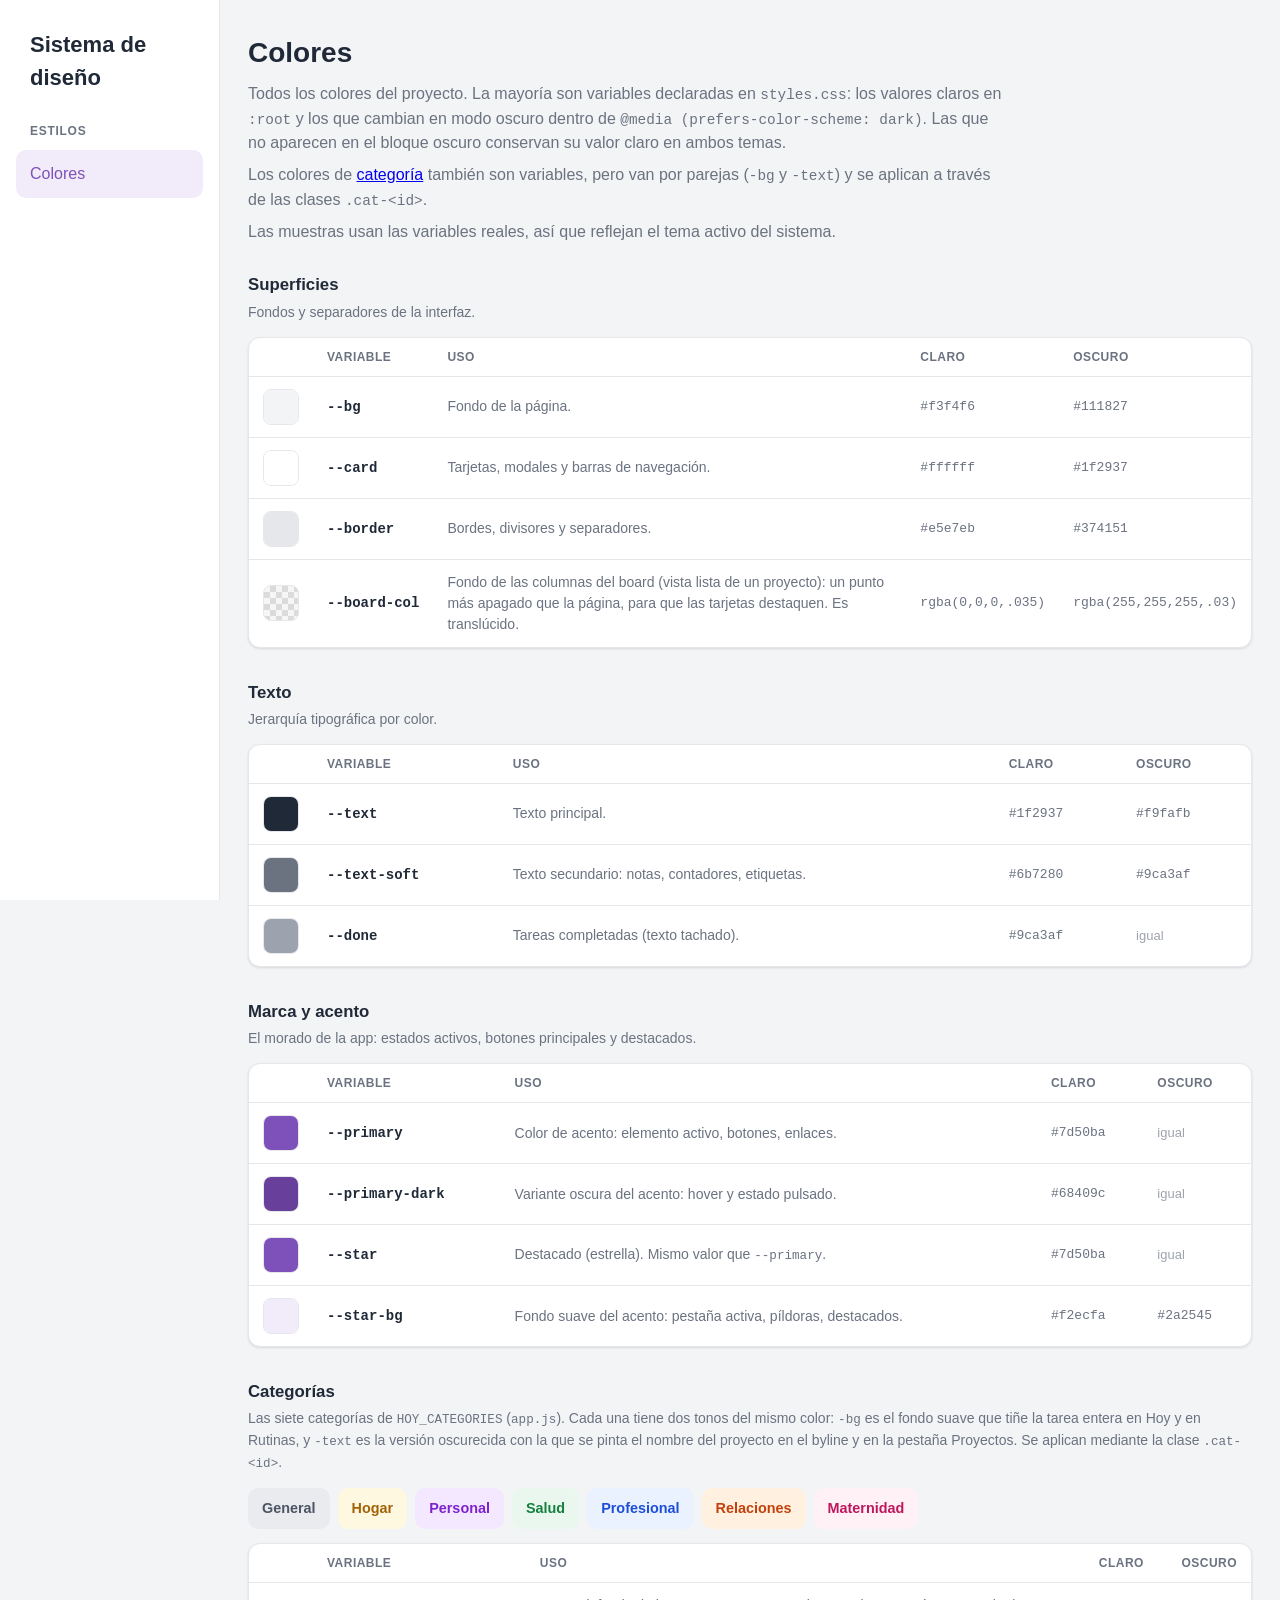
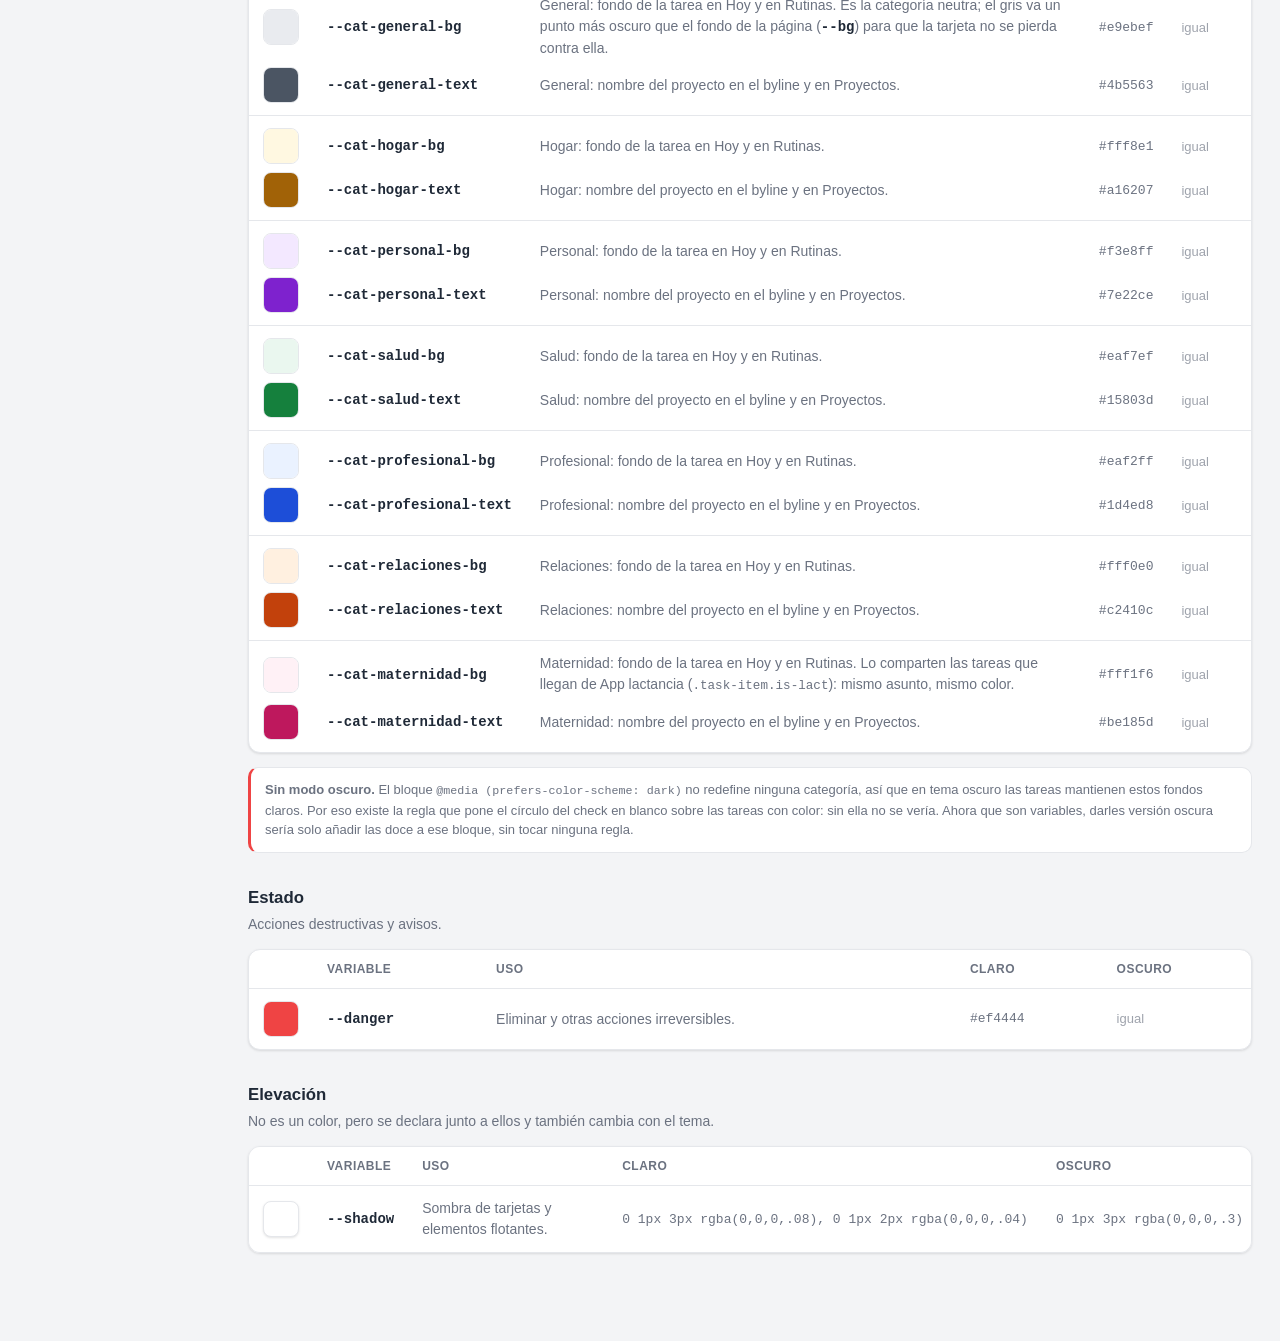
==== commit 7320fb4d: "Cambios varios" ====
--- a/sistema-diseno.html
+++ b/sistema-diseno.html
@@ -480,7 +480,7 @@
       <section class="ds-group" id="categorias">
         <h2>Categorías</h2>
         <p class="ds-group-note">
-          Las seis categorías de <code>HOY_CATEGORIES</code> (<code>app.js</code>).
+          Las siete categorías de <code>HOY_CATEGORIES</code> (<code>app.js</code>).
           Cada una tiene dos tonos del mismo color: <code>-bg</code> es el fondo
           suave que tiñe la tarea entera en Hoy y en Rutinas, y <code>-text</code>
           es la versión oscurecida con la que se pinta el nombre del proyecto en
@@ -490,6 +490,7 @@
 
         <!-- Las dos variables de cada pareja, funcionando juntas -->
         <div class="ds-cat-demos">
+          <span class="ds-cat-demo" style="background: var(--cat-general-bg); color: var(--cat-general-text)">General</span>
           <span class="ds-cat-demo" style="background: var(--cat-hogar-bg); color: var(--cat-hogar-text)">Hogar</span>
           <span class="ds-cat-demo" style="background: var(--cat-personal-bg); color: var(--cat-personal-text)">Personal</span>
           <span class="ds-cat-demo" style="background: var(--cat-salud-bg); color: var(--cat-salud-text)">Salud</span>
@@ -511,6 +512,21 @@
             </thead>
             <tbody>
               <tr class="ds-pair-top">
+                <td><span class="ds-swatch"><span style="background: var(--cat-general-bg)"></span></span></td>
+                <td class="ds-col-name"><span class="ds-name">--cat-general-bg</span></td>
+                <td class="ds-use">General: fondo de la tarea en Hoy y en Rutinas. Es la categoría neutra; el gris va un punto más oscuro que el fondo de la página (<span class="ds-name">--bg</span>) para que la tarjeta no se pierda contra ella.</td>
+                <td class="ds-val">#e9ebef</td>
+                <td class="ds-same">igual</td>
+              </tr>
+              <tr>
+                <td><span class="ds-swatch"><span style="background: var(--cat-general-text)"></span></span></td>
+                <td class="ds-col-name"><span class="ds-name">--cat-general-text</span></td>
+                <td class="ds-use">General: nombre del proyecto en el byline y en Proyectos.</td>
+                <td class="ds-val">#4b5563</td>
+                <td class="ds-same">igual</td>
+              </tr>
+
+              <tr class="ds-pair-top">
                 <td><span class="ds-swatch"><span style="background: var(--cat-hogar-bg)"></span></span></td>
                 <td class="ds-col-name"><span class="ds-name">--cat-hogar-bg</span></td>
                 <td class="ds-use">Hogar: fondo de la tarea en Hoy y en Rutinas.</td>
@@ -588,8 +604,8 @@
               <tr class="ds-pair-top">
                 <td><span class="ds-swatch"><span style="background: var(--cat-maternidad-bg)"></span></span></td>
                 <td class="ds-col-name"><span class="ds-name">--cat-maternidad-bg</span></td>
-                <td class="ds-use">Maternidad: fondo de la tarea en Hoy y en Rutinas.</td>
-                <td class="ds-val">#fce7f3</td>
+                <td class="ds-use">Maternidad: fondo de la tarea en Hoy y en Rutinas. Lo comparten las tareas que llegan de App lactancia (<code>.task-item.is-lact</code>): mismo asunto, mismo color.</td>
+                <td class="ds-val">#fff1f6</td>
                 <td class="ds-same">igual</td>
               </tr>
               <tr>
--- a/styles.css
+++ b/styles.css
@@ -22,6 +22,10 @@
      del mismo color: `-bg` tiñe la tarjeta entera en Hoy y en Rutinas, y
      `-text` (más oscuro, para que contraste sobre fondo claro) pinta el nombre
      del proyecto en el byline y en la pestaña Proyectos. */
+  /* General: la categoría neutra, en gris. Su fondo es algo más oscuro que el
+     de la página (--bg) para que la tarjeta no se confunda con ella. */
+  --cat-general-bg: #e9ebef;
+  --cat-general-text: #4b5563;
   --cat-hogar-bg: #fff8e1;
   --cat-hogar-text: #a16207;
   --cat-personal-bg: #f3e8ff;
@@ -32,7 +36,9 @@
   --cat-profesional-text: #1d4ed8;
   --cat-relaciones-bg: #fff0e0;
   --cat-relaciones-text: #c2410c;
-  --cat-maternidad-bg: #fce7f3;
+  /* Maternidad comparte tono con las tareas de App lactancia: mismo asunto,
+     mismo color (lo usan las dos, `.task-item.is-lact` incluido). */
+  --cat-maternidad-bg: #fff1f6;
   --cat-maternidad-text: #be185d;
 }
 
@@ -433,12 +439,13 @@
   width: 100%;
 }
 
-.fab-star {
+/* Interruptores del modal de creación (destacada, añadir a Hoy) */
+.fab-switch {
   width: 100%;
   padding: 2px 0 16px;
 }
 
-.fab-star .hoy-switch-text {
+.fab-switch .hoy-switch-text {
   font-size: 0.95rem;
   color: var(--text);
 }
@@ -1067,6 +1074,10 @@
 /* Categoría del proyecto: los mismos colores que en Hoy, pero oscurecidos,
    porque aquí tiñen texto en vez de servir de fondo. Solo en el byline de sus
    tareas; en la pestaña Proyectos el título va en el color normal. */
+.task-project.cat-general,
+.proyecto-cat.cat-general {
+  color: var(--cat-general-text);
+}
 .task-project.cat-hogar,
 .proyecto-cat.cat-hogar {
   color: var(--cat-hogar-text);
@@ -1121,9 +1132,9 @@
   background: #fff;
 }
 
-/* Tareas de App lactancia: fondo rosa sutil, agrupadas al principio */
+/* Tareas de App lactancia: el rosa de Maternidad, su misma categoría */
 .task-item.is-lact {
-  background: #fff1f6;
+  background: var(--cat-maternidad-bg);
 }
 
 /* El círculo (sin marcar) en blanco, para que no se confunda con el fondo */
@@ -1536,34 +1547,70 @@
   display: none;
 }
 
-/* Colores sutiles por categoría: en Hoy (solo tareas temporales) y en las
-   rutinas, que usan las mismas categorías con los mismos colores */
+/* Colores sutiles por categoría: en Hoy (solo tareas temporales), en las
+   planificadas y en las repeticiones que generan (que llevan el color de la
+   categoría de su planificada, no el lila de `is-planned`) */
+.hoy-view-item.cat-general,
+.planned-item.cat-general,
+.task-item.cat-general {
+  background: var(--cat-general-bg);
+}
 .hoy-view-item.cat-hogar,
-.planned-item.cat-hogar {
+.planned-item.cat-hogar,
+.task-item.cat-hogar {
   background: var(--cat-hogar-bg);
 }
 .hoy-view-item.cat-personal,
-.planned-item.cat-personal {
+.planned-item.cat-personal,
+.task-item.cat-personal {
   background: var(--cat-personal-bg);
 }
 .hoy-view-item.cat-salud,
-.planned-item.cat-salud {
+.planned-item.cat-salud,
+.task-item.cat-salud {
   background: var(--cat-salud-bg);
 }
 .hoy-view-item.cat-profesional,
-.planned-item.cat-profesional {
+.planned-item.cat-profesional,
+.task-item.cat-profesional {
   background: var(--cat-profesional-bg);
 }
 .hoy-view-item.cat-relaciones,
-.planned-item.cat-relaciones {
+.planned-item.cat-relaciones,
+.task-item.cat-relaciones {
   background: var(--cat-relaciones-bg);
 }
 .hoy-view-item.cat-maternidad,
-.planned-item.cat-maternidad {
+.planned-item.cat-maternidad,
+.task-item.cat-maternidad {
   background: var(--cat-maternidad-bg);
 }
 
+/* Su 2ª línea (la fecha de la ocurrencia), en el color de la categoría */
+.task-item.cat-general .task-date {
+  color: var(--cat-general-text);
+}
+.task-item.cat-hogar .task-date {
+  color: var(--cat-hogar-text);
+}
+.task-item.cat-personal .task-date {
+  color: var(--cat-personal-text);
+}
+.task-item.cat-salud .task-date {
+  color: var(--cat-salud-text);
+}
+.task-item.cat-profesional .task-date {
+  color: var(--cat-profesional-text);
+}
+.task-item.cat-relaciones .task-date {
+  color: var(--cat-relaciones-text);
+}
+.task-item.cat-maternidad .task-date {
+  color: var(--cat-maternidad-text);
+}
+
 /* En las tareas con color de fondo, el círculo (sin marcar) en blanco */
+.hoy-view-item.cat-general .task-check:not(:checked),
 .hoy-view-item.cat-hogar .task-check:not(:checked),
 .hoy-view-item.cat-personal .task-check:not(:checked),
 .hoy-view-item.cat-salud .task-check:not(:checked),
@@ -1742,6 +1789,13 @@
   display: none;
 }
 
+/* El título pliega y despliega su columna. Plegada, en móvil (grupos apilados)
+   solo se esconde su lista; en escritorio el título se pone en vertical y la
+   columna se encoge (más abajo, en la media query). */
+.proyecto-group.is-collapsed .task-list {
+  display: none;
+}
+
 .proyecto-group-title {
   display: flex;
   align-items: center;
@@ -1752,6 +1806,13 @@
   text-transform: uppercase;
   letter-spacing: 0.03em;
   color: var(--text-soft);
+  cursor: pointer;
+  -webkit-user-select: none;
+  user-select: none;
+}
+
+.proyecto-group.is-collapsed .proyecto-group-title {
+  margin-bottom: 0;
 }
 
 .proyecto-group-count {
@@ -1853,10 +1914,14 @@
   }
 
   /* Una columna por estado. Son 5, o 4 si el proyecto no usa diagrama (ahí no
-     hay "Bloqueadas"): el número lo pone el render en --board-cols. */
+     hay "Bloqueadas"). El reparto lo escribe el render en --board-template:
+     las desplegadas a partes iguales y las plegadas con el ancho justo. */
   #proyecto-tasks-list:not([hidden]) {
     display: grid;
-    grid-template-columns: repeat(var(--board-cols, 5), minmax(0, 1fr));
+    grid-template-columns: var(
+      --board-template,
+      repeat(var(--board-cols, 5), minmax(0, 1fr))
+    );
     gap: 16px;
     flex: 1;
     min-height: 0;
@@ -1891,6 +1956,24 @@
     min-height: 0;
     overflow-y: auto;
     padding: 2px 2px 4px;
+  }
+
+  /* Columna plegada: se queda con el ancho justo (el grid le da `auto`) y su
+     título se lee en vertical, de arriba abajo. */
+  #proyecto-tasks-list .proyecto-group.is-collapsed {
+    align-items: center;
+    padding: 12px 8px;
+  }
+
+  #proyecto-tasks-list .proyecto-group.is-collapsed .proyecto-group-title {
+    writing-mode: vertical-rl;
+    margin: 2px 0;
+    gap: 10px;
+  }
+
+  /* El número sí se lee en horizontal: girado no se entiende */
+  #proyecto-tasks-list .proyecto-group.is-collapsed .proyecto-group-count {
+    writing-mode: horizontal-tb;
   }
 }
 
